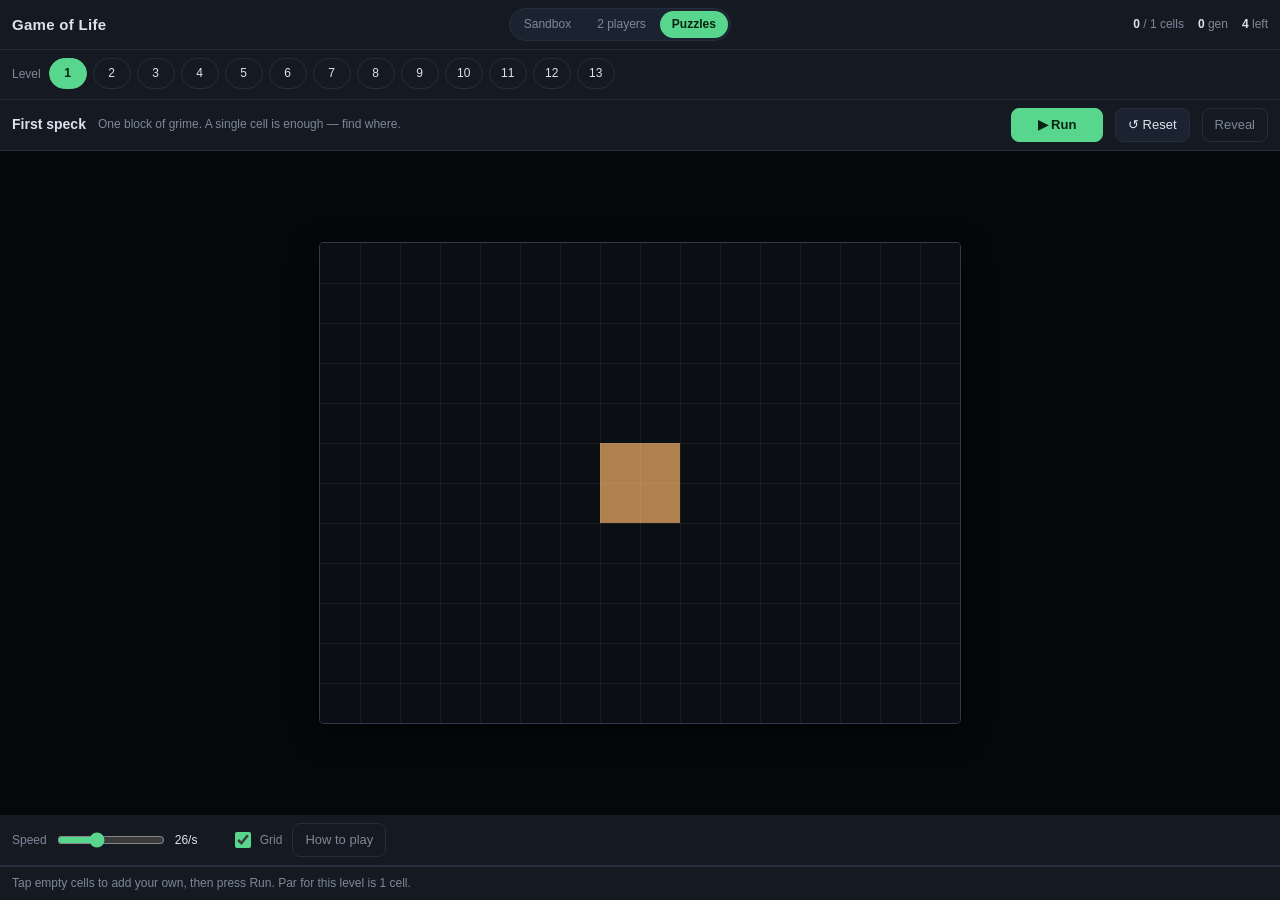
==== game-of-life-puzzles.html @ 08b05196 "Add a puzzle mode with solver-verified levels Thirteen boards covered in dirt. Add as few cells of y" ====
<!DOCTYPE html>
<html lang="en">
<head>
<meta charset="utf-8">
<meta name="viewport" content="width=device-width, initial-scale=1, maximum-scale=1, user-scalable=no, viewport-fit=cover">
<meta name="color-scheme" content="dark">
<title>Game of Life — puzzles</title>
<meta name="theme-color" content="#141922">
<meta name="apple-mobile-web-app-capable" content="yes">
<meta name="apple-mobile-web-app-status-bar-style" content="black-translucent">
<meta name="apple-mobile-web-app-title" content="Life puzzles">
<link rel="icon" href="data:image/svg+xml,%3Csvg xmlns='http://www.w3.org/2000/svg' viewBox='0 0 5 5'%3E%3Crect width='5' height='5' fill='%230b0e13'/%3E%3Cg fill='%2358d68d'%3E%3Crect x='2' y='1' width='1' height='1'/%3E%3Crect x='3' y='2' width='1' height='1'/%3E%3Crect x='1' y='3' width='1' height='1'/%3E%3Crect x='2' y='3' width='1' height='1'/%3E%3Crect x='3' y='3' width='1' height='1'/%3E%3C/g%3E%3C/svg%3E">
<style>
:root {
  --bg: #0b0e13;
  --panel: #141922;
  --panel-2: #1c2330;
  --line: #262e3d;
  --text: #dbe3ef;
  --dim: #7d8899;
  --accent: #58d68d;
  --accent-ink: #06240f;
}

* { box-sizing: border-box; }

html, body {
  margin: 0;
  height: 100%;
  overflow: hidden;
  background: var(--bg);
  color: var(--text);
  font: 14px/1.4 ui-sans-serif, -apple-system, "Segoe UI", Roboto, Helvetica, Arial, sans-serif;
  -webkit-text-size-adjust: 100%;
  -webkit-tap-highlight-color: transparent;
  overscroll-behavior: none;
}

#app {
  display: flex;
  flex-direction: column;
  height: 100%;
  padding: env(safe-area-inset-top) env(safe-area-inset-right) env(safe-area-inset-bottom) env(safe-area-inset-left);
}

.bar {
  display: flex;
  align-items: center;
  gap: 10px;
  padding: 8px 12px;
  background: var(--panel);
  border-bottom: 1px solid var(--line);
  flex: 0 0 auto;
  flex-wrap: wrap;
}

header.bar { justify-content: space-between; }

h1 {
  margin: 0;
  font-size: 15px;
  font-weight: 650;
  letter-spacing: .02em;
}

.stats {
  display: flex;
  gap: 14px;
  font-variant-numeric: tabular-nums;
  color: var(--dim);
  font-size: 12px;
}
.stats b { color: var(--text); font-weight: 600; }
.dim { color: var(--dim); }

.group { display: flex; gap: 6px; }

button {
  font: inherit;
  font-size: 13px;
  color: var(--text);
  background: var(--panel-2);
  border: 1px solid var(--line);
  border-radius: 8px;
  padding: 7px 12px;
  cursor: pointer;
  touch-action: manipulation;
  white-space: nowrap;
}
button:hover { border-color: #3a465c; }
button:active { transform: translateY(1px); }
button.primary {
  background: var(--accent);
  border-color: var(--accent);
  color: var(--accent-ink);
  font-weight: 600;
  min-width: 92px;
}

.slider {
  display: flex;
  align-items: center;
  gap: 8px;
  font-size: 12px;
  color: var(--dim);
}
.slider input { width: 108px; accent-color: var(--accent); }
.slider output {
  color: var(--text);
  font-variant-numeric: tabular-nums;
  min-width: 46px;
}

.check {
  display: flex;
  align-items: center;
  gap: 6px;
  font-size: 12px;
  color: var(--dim);
  cursor: pointer;
}
.check input { accent-color: var(--accent); width: 16px; height: 16px; }

.presets { gap: 8px; flex-wrap: nowrap; }
.presets-label {
  font-size: 12px;
  color: var(--dim);
  flex: 0 0 auto;
}
.chips {
  display: flex;
  gap: 6px;
  overflow-x: auto;
  scrollbar-width: none;
  padding-bottom: 2px;
}
.chips::-webkit-scrollbar { display: none; }
.chip {
  flex: 0 0 auto;
  font-size: 12px;
  padding: 6px 11px;
  border-radius: 999px;
  background: transparent;
}
.chip.active {
  background: var(--accent);
  border-color: var(--accent);
  color: var(--accent-ink);
  font-weight: 600;
}

#stage {
  flex: 1 1 auto;
  min-height: 0;
  display: flex;
  align-items: center;
  justify-content: center;
  background: #05070a;
  overflow: hidden;
}

canvas {
  display: block;
  touch-action: none;
  cursor: crosshair;
  image-rendering: pixelated;
}

.hint {
  font-size: 12px;
  color: var(--dim);
  justify-content: space-between;
  border-bottom: none;
  border-top: 1px solid var(--line);
}
.hint .keys { font-size: 11px; }

@media (max-width: 720px) {
  .stats span:nth-child(4) { display: none; }
  .slider input { width: 84px; }
  .hint .keys { display: none; }
  button { padding: 8px 12px; }
}

/* ---------------------------------------------------------------- mode switch */
.modes {
  display: flex;
  gap: 2px;
  padding: 2px;
  background: var(--panel-2);
  border: 1px solid var(--line);
  border-radius: 999px;
  flex: 0 0 auto;
}
.mode {
  font-size: 12px;
  padding: 5px 12px;
  border-radius: 999px;
  color: var(--dim);
  text-decoration: none;
  white-space: nowrap;
}
.mode:hover { color: var(--text); }
.mode.active {
  background: var(--accent);
  color: var(--accent-ink);
  font-weight: 600;
}

/* ----------------------------------------------------------------- scoreboard */
.scoreboard {
  display: flex;
  gap: 8px;
  flex-wrap: wrap;
}
.side {
  display: flex;
  align-items: center;
  gap: 7px;
  padding: 4px 10px;
  border: 1px solid var(--line);
  border-radius: 8px;
  font-size: 12px;
  color: var(--dim);
  font-variant-numeric: tabular-nums;
  transition: border-color .15s, background .15s;
}
.side b { color: var(--text); font-weight: 600; }
.side .who { color: var(--text); font-weight: 600; }
.side .swatch {
  width: 10px; height: 10px;
  border-radius: 3px;
  flex: 0 0 auto;
}
#side-1 .swatch { background: #4d9ef0; }
#side-2 .swatch { background: #f0953d; }
#side-1.acting { border-color: #4d9ef0; background: rgba(77, 158, 240, .12); }
#side-2.acting { border-color: #f0953d; background: rgba(240, 149, 61, .12); }

/* ------------------------------------------------------------------- turn bar */
.turnbar { gap: 12px; }
.turn-label { font-size: 14px; font-weight: 600; }
.turn-sub { font-size: 12px; }
.spacer { flex: 1 1 auto; }
button:disabled { opacity: .45; cursor: default; }
button.ghost { background: transparent; color: var(--dim); }
.chip .cost {
  color: var(--dim);
  font-variant-numeric: tabular-nums;
  margin-left: 2px;
}
.chip.active .cost { color: inherit; opacity: .7; }
.presets.disabled { opacity: .4; pointer-events: none; }

/* -------------------------------------------------------------------- overlay */
#stage { position: relative; }
.overlay {
  position: fixed;
  inset: 0;
  display: flex;
  align-items: center;
  justify-content: center;
  background: rgba(5, 7, 10, .78);
  padding: 20px;
  z-index: 10;
}
.overlay.hidden { display: none; }
.card {
  background: var(--panel);
  border: 1px solid var(--line);
  border-radius: 14px;
  padding: 22px;
  max-width: 380px;
  text-align: center;
}
.card.wide { max-width: 560px; text-align: left; max-height: 80vh; overflow-y: auto; }
.card h2 { margin: 0 0 10px; font-size: 19px; }
.card p { margin: 0 0 18px; color: var(--dim); font-size: 13px; }
.card ul { margin: 0 0 18px; padding-left: 18px; color: var(--dim); font-size: 13px; }
.card li { margin-bottom: 9px; }
.card li b { color: var(--text); font-weight: 600; }

@media (max-width: 720px) {
  header.bar h1 { display: none; }
  .bar { padding: 6px 10px; gap: 8px; }
  .scoreboard { gap: 6px; }
  .side { padding: 4px 8px; gap: 5px; }
  .side .who { display: none; }
  /* keep the label, Done and Restart on one row; the round line drops below */
  .turnbar .spacer { display: none; }
  .turn-label {
    font-size: 13px;
    flex: 1 1 0;          /* zero basis, so the buttons never get wrapped off the row */
    min-width: 0;
    overflow: hidden;
    text-overflow: ellipsis;
    white-space: nowrap;
  }
  .turn-sub { width: 100%; order: 3; }
  /* one scrollable row rather than two stacked ones */
  .controls {
    flex-wrap: nowrap;
    overflow-x: auto;
    scrollbar-width: none;
  }
  .controls::-webkit-scrollbar { display: none; }
  .controls > * { flex: 0 0 auto; }
}

/* --------------------------------------------------------------------- puzzle */
.levels { gap: 8px; flex-wrap: nowrap; }
.levels .chip { min-width: 38px; text-align: center; }
.stats .over b { color: #f0953d; }
.card-actions {
  display: flex;
  gap: 8px;
  justify-content: center;
}
/* the arena is bounded, unlike the other modes — the frame says so */
#stage canvas {
  border-radius: 4px;
  box-shadow: 0 0 0 1px #2f3949, 0 8px 30px rgba(0, 0, 0, .45);
}
</style>
</head>
<body>
<div id="app">
  <header class="bar">
    <h1>Game of Life</h1>
    <nav class="modes">
      <a href="https://pmomot.github.io/game-of-life/index.html" class="mode">Sandbox</a>
      <a href="https://pmomot.github.io/game-of-life/versus.html" class="mode">2 players</a>
      <a href="https://pmomot.github.io/game-of-life/puzzle.html" class="mode active" aria-current="page">Puzzles</a>
    </nav>
    <div class="stats">
      <span><b id="stat-used">0</b> / <span id="stat-par">1</span> cells</span>
      <span><b id="stat-gen">0</b> gen</span>
      <span><b id="stat-dirt">0</b> left</span>
    </div>
  </header>

  <div class="bar levels">
    <span class="presets-label">Level</span>
    <div id="level-chips" class="chips"></div>
  </div>

  <div class="bar turnbar">
    <span class="turn-label" id="level-title">First speck</span>
    <span class="turn-sub dim" id="level-blurb"></span>
    <span class="spacer"></span>
    <button id="btn-run" class="primary">▶ Run</button>
    <button id="btn-reset">↺ Reset</button>
    <button id="btn-reveal" class="ghost">Reveal</button>
  </div>

  <main id="stage">
    <canvas id="view"></canvas>
    <div id="result" class="overlay hidden">
      <div class="card">
        <h2 id="result-title">Clear</h2>
        <p id="result-body"></p>
        <div class="card-actions">
          <button id="btn-retry">Try again</button>
          <button id="btn-next" class="primary">Next level ▸</button>
        </div>
      </div>
    </div>
  </main>

  <div class="bar controls">
    <label class="slider">
      <span>Speed</span>
      <input id="speed" type="range" min="8" max="60" value="26">
      <output id="speed-out">26/s</output>
    </label>
    <label class="check"><input id="gridlines" type="checkbox" checked><span>Grid</span></label>
    <button id="btn-help" class="ghost">How to play</button>
  </div>

  <footer class="bar hint">
    <span id="hint">Tap empty cells to add your own, then press Run. Clear every cell off the board.</span>
  </footer>

  <div id="help" class="overlay hidden">
    <div class="card wide">
      <h2>How to play</h2>
      <ul>
        <li><b>The board is dirty.</b> Add as few cells of your own as you can, press Run, and let ordinary Life rules do the rest. You win when <i>nothing</i> is left alive — your own cells have to die too.</li>
        <li><b>Par is the proven minimum.</b> A solver searched every placement of one cell, then two, then three, and simulated each one. If a level says par 1, a single cell really does clear it.</li>
        <li><b>Rock</b> is inert: nothing can live there and you cannot build on it. It blocks and it absorbs.</li>
        <li><b>These boards do not wrap</b>, unlike the other two modes. Cells that reach an edge fall off, which is often exactly what you want.</li>
        <li><b>It fails</b> when the board settles into something that will never die — a still life or a blinker — or when it is still going after 400 generations.</li>
        <li>Stuck? <b>Reveal</b> shows a solution, but the level will be marked as revealed rather than solved.</li>
      </ul>
      <button id="btn-help-close" class="primary">Got it</button>
    </div>
  </div>
</div>
<script>
/* levels.js */
/* Puzzle levels. Generated by tools/emit.js — do not edit by hand.

   Every par is a proven minimum: tools/solve.js searches all placements of k
   cells near the dirt, smallest k first, and simulates each to see whether the
   board empties. "solutions" is how many placements at par work, which is the
   honest measure of how tight a level is. The stored solution is one of them,
   used by the Reveal button.

   Map legend: '.' empty, 'o' dirt, '#' rock. */
window.LIFE_LEVELS = [
  {
    "key": "first-speck",
    "title": "First speck",
    "blurb": "One block of grime. A single cell is enough — find where.",
    "map": "................\n................\n................\n................\n................\n.......oo.......\n.......oo.......\n................\n................\n................\n................\n................",
    "par": 1,
    "solutions": 16,
    "gens": 5,
    "solution": [
      [
        6,
        3
      ]
    ]
  },
  {
    "key": "loose-change",
    "title": "Loose change",
    "blurb": "Three lumps, and still only one cell needed.",
    "map": "................\n................\n................\n...ooo....o.....\n..........o.....\n..........o.....\n.....oo.........\n....o..o........\n.....oo.........\n................\n................\n................",
    "par": 1,
    "solutions": 25,
    "gens": 22,
    "solution": [
      [
        5,
        1
      ]
    ]
  },
  {
    "key": "bedrock",
    "title": "Bedrock",
    "blurb": "Rock is inert: nothing lives there and you cannot build on it.",
    "map": "................\n................\n...ooo..........\n............o...\n.........o..o...\n....ooo..o..o...\n.........o......\n................\n................\n..##########....\n................\n................",
    "par": 1,
    "solutions": 22,
    "gens": 42,
    "solution": [
      [
        3,
        0
      ]
    ]
  },
  {
    "key": "odd-pair",
    "title": "Odd pair",
    "blurb": "This one wants two.",
    "map": "................\n................\n................\n...o............\n..o.o.......o...\n...o........o...\n............o...\n................\n................\n................\n................\n................",
    "par": 2,
    "solutions": 7,
    "gens": 34,
    "solution": [
      [
        4,
        1
      ],
      [
        2,
        2
      ]
    ]
  },
  {
    "key": "quarry",
    "title": "Quarry",
    "blurb": "Plenty of dirt, plenty of rock, two cells.",
    "map": "................\n..o.............\n.o.o..#.....oo..\n..o...#oo...oo..\n......o..o......\n......#oo.......\n......#.....o...\n......#.....o...\n............o...\n................\n................\n................",
    "par": 2,
    "solutions": 10,
    "gens": 14,
    "solution": [
      [
        10,
        1
      ],
      [
        2,
        2
      ]
    ]
  },
  {
    "key": "long-wall",
    "title": "Long wall",
    "blurb": "Five lumps split by a wall.",
    "map": "................\n.............o..\n..o.....o....o..\n.o.o....o#...o..\n..o.....o#......\n.........#......\n.........#..o...\n....oo...#..o...\n....o.o..#..o...\n.....o...#......\n.........#......\n................",
    "par": 2,
    "solutions": 13,
    "gens": 47,
    "solution": [
      [
        11,
        2
      ],
      [
        2,
        6
      ]
    ]
  },
  {
    "key": "bullseye",
    "title": "Bullseye",
    "blurb": "Two lumps, one cell, one place it can go.",
    "map": "................\n................\n................\n................\n................\n..o.............\n.o.o....ooo.....\n..o.............\n................\n................\n................\n................",
    "par": 1,
    "solutions": 1,
    "gens": 49,
    "solution": [
      [
        2,
        6
      ]
    ]
  },
  {
    "key": "hairline",
    "title": "Hairline",
    "blurb": "Eight cells of dirt and exactly one answer.",
    "map": "................\n....oo..........\n....o.o.........\n.....o..........\n................\n................\n.ooo............\n................\n................\n................\n................\n................",
    "par": 1,
    "solutions": 1,
    "gens": 26,
    "solution": [
      [
        3,
        4
      ]
    ]
  },
  {
    "key": "split",
    "title": "Split",
    "blurb": "The wall separates them. One cell still does both.",
    "map": "................\n.........#......\n.........#......\n.........#......\n.....oo..#......\n.....o.o........\n......o.........\n................\n................\n........ooo.....\n................\n................",
    "par": 1,
    "solutions": 1,
    "gens": 15,
    "solution": [
      [
        8,
        7
      ]
    ]
  },
  {
    "key": "housekeeping",
    "title": "Housekeeping",
    "blurb": "Five lumps, eighteen cells of dirt, one cell of yours.",
    "map": "................\n.oo.............\n.oo........o....\n..........o.o...\n...........o....\n.....o..........\n.....o..........\n.oo..o..........\n.oo.......ooo...\n................\n................\n................",
    "par": 1,
    "solutions": 1,
    "gens": 71,
    "solution": [
      [
        7,
        7
      ]
    ]
  },
  {
    "key": "slow-burn",
    "title": "Slow burn",
    "blurb": "One cell, and well over a hundred generations of fallout.",
    "map": "................\n...ooo...oo.....\n.........oo#....\n...........#....\n...........#....\n...........#....\n................\n..........o.....\n.....oo...o.....\n.....oo...o.....\n................\n................",
    "par": 1,
    "solutions": 1,
    "gens": 137,
    "solution": [
      [
        9,
        8
      ]
    ]
  },
  {
    "key": "through-wall",
    "title": "Through the wall",
    "blurb": "Two cells. Only one pair in the whole board works.",
    "map": "................\n................\n.......o........\n.......o........\n.......o........\n.##########.....\n................\n.....o..........\n....o.o.........\n.....o..........\n................\n................",
    "par": 2,
    "solutions": 1,
    "gens": 64,
    "solution": [
      [
        6,
        6
      ],
      [
        6,
        7
      ]
    ]
  },
  {
    "key": "two-of-a-kind",
    "title": "Two of a kind",
    "blurb": "Symmetrical, and no kinder for it.",
    "map": "................\n........#.......\n.....o..#.o.....\n....o.o.#.o.....\n.....o..#.o.....\n........#.......\n........#.......\n........#.......\n................\n................\n................\n................",
    "par": 2,
    "solutions": 1,
    "gens": 84,
    "solution": [
      [
        5,
        3
      ],
      [
        9,
        3
      ]
    ]
  }
];
/* puzzle.js */
/* Puzzle mode: clear every cell off a dirty board using as few new cells as
   possible. Unlike the other two modes these boards are bounded — a torus
   would make an escaping glider immortal, so the board could never empty.
   Levels and their pars come from levels.js, generated by the solver. */
(() => {
'use strict';

const LEVELS = window.LIFE_LEVELS;
const BUDGET = 400;              // generations before an attempt is given up on
const STORE = 'gol-puzzle-best';

/* -------------------------------------------------------------------- colors */
const PALETTE = {
  dead: '#0b0e13',
  rock: '#333c4f',
  mine: { fresh: '#eafff2', base: '#58d68d' },
  dirt: { fresh: '#f0dcc4', base: '#b0814e' },
};
const SETTLE = 12;

const hex = h => { const n = parseInt(h.slice(1), 16); return [n >> 16 & 255, n >> 8 & 255, n & 255]; };
const pack = ([r, g, b]) => (255 << 24 | b << 16 | g << 8 | r) >>> 0;
const mix = (a, b, t) => a.map((v, i) => Math.round(v + (b[i] - v) * t));
const DEAD_U32 = pack(hex(PALETTE.dead));
const ROCK_U32 = pack(hex(PALETTE.rock));
const LUT = (() => {
  const lut = new Uint32Array(512);
  [PALETTE.mine, PALETTE.dirt].forEach((side, s) => {
    const f = hex(side.fresh), b = hex(side.base);
    for (let i = 0; i < 256; i++) lut[s * 256 + i] = pack(mix(f, b, Math.min(i, SETTLE) / SETTLE));
  });
  return lut;
})();

/* ----------------------------------------------------------------------- dom */
const $ = id => document.getElementById(id);
const stage = $('stage'), canvas = $('view'), ctx = canvas.getContext('2d', { alpha: false });
const elHint = $('hint'), elRun = $('btn-run');

/* --------------------------------------------------------------------- state */
let level = null, levelIndex = 0;
let cols = 0, rows = 0, cellPx = 10, dpr = 1;
let own, nown, ages, rock, prev1, prev2;
let phase = 'edit';              // 'edit' | 'run' | 'done'
let used = 0, generation = 0, population = 0, revealed = false;
let dirty = true, showGrid = true, speed = 26;
const off = document.createElement('canvas');
const offCtx = off.getContext('2d', { alpha: false });
let imgData = null, buf32 = null;

const best = (() => { try { return JSON.parse(localStorage.getItem(STORE)) || {}; } catch { return {}; } })();
const saveBest = () => { try { localStorage.setItem(STORE, JSON.stringify(best)); } catch { /* private mode */ } };

/* --------------------------------------------------------------------- setup */
function loadLevel(i) {
  levelIndex = i;
  level = LEVELS[i];
  const lines = level.map.split('\n');
  rows = lines.length;
  cols = Math.max(...lines.map(l => l.length));
  const n = cols * rows;
  own = new Uint8Array(n); nown = new Uint8Array(n); ages = new Uint8Array(n);
  rock = new Uint8Array(n); prev1 = new Uint8Array(n); prev2 = new Uint8Array(n);
  for (let y = 0; y < rows; y++)
    for (let x = 0; x < lines[y].length; x++) {
      const c = lines[y][x], i2 = y * cols + x;
      if (c === 'o' || c === 'O') { own[i2] = 2; ages[i2] = 255; }
      else if (c === '#') rock[i2] = 1;
    }
  off.width = cols; off.height = rows;
  imgData = offCtx.createImageData(cols, rows);
  buf32 = new Uint32Array(imgData.data.buffer);

  phase = 'edit'; used = 0; generation = 0; revealed = false;
  countPopulation();
  $('result').classList.add('hidden');
  buildChips();
  layout();
  syncUI();
}

function resetLevel() { loadLevel(levelIndex); }

function layout() {
  const availW = Math.max(80, stage.clientWidth - 16), availH = Math.max(80, stage.clientHeight - 16);
  dpr = Math.min(window.devicePixelRatio || 1, 2);
  cellPx = Math.min(40, Math.max(4, Math.floor(Math.min(availW / cols, availH / rows))));
  canvas.style.width = cols * cellPx + 'px';
  canvas.style.height = rows * cellPx + 'px';
  canvas.width = Math.round(cols * cellPx * dpr);
  canvas.height = Math.round(rows * cellPx * dpr);
  ctx.imageSmoothingEnabled = false;
  dirty = true;
}

/* ---------------------------------------------------------------- simulation */
/* Bounded board: out of bounds counts as dead. Rock counts as dead too, and
   nothing is ever born on it. Colour follows the Immigration rule purely so
   you can watch your cells spread through the dirt. */
function step() {
  const w = cols, h = rows, o = own, no = nown;
  let pop = 0;
  for (let y = 0; y < h; y++) {
    const y0 = y > 0, y1 = y < h - 1;
    for (let x = 0; x < w; x++) {
      const i = y * w + x;
      if (rock[i]) { no[i] = 0; ages[i] = 0; continue; }
      const x0 = x > 0, x1 = x < w - 1;
      let n = 0, mine = 0;
      const tally = j => { const v = o[j]; if (v) { n++; if (v === 1) mine++; } };
      if (y0) { if (x0) tally(i - w - 1); tally(i - w); if (x1) tally(i - w + 1); }
      if (x0) tally(i - 1); if (x1) tally(i + 1);
      if (y1) { if (x0) tally(i + w - 1); tally(i + w); if (x1) tally(i + w + 1); }

      const self = o[i];
      let v = 0;
      if (self) { if (n === 2 || n === 3) v = self; }
      else if (n === 3) v = mine >= 2 ? 1 : 2;
      no[i] = v;
      ages[i] = v && v === self ? (ages[i] < 255 ? ages[i] + 1 : 255) : 0;
      if (v) pop++;
    }
  }
  const t = own; own = nown; nown = t;
  population = pop;
  generation++;
  dirty = true;
}

function countPopulation() {
  let p = 0;
  for (let i = 0, n = cols * rows; i < n; i++) if (own[i]) p++;
  population = p;
}

const settled = () => {
  const n = cols * rows;
  let s1 = true, s2 = true;
  for (let i = 0; i < n; i++) {
    if (own[i] !== prev1[i]) s1 = false;
    if (own[i] !== prev2[i]) s2 = false;
    if (!s1 && !s2) return false;
  }
  return true;
};

/* ------------------------------------------------------------------- drawing */
function render() {
  const n = cols * rows;
  for (let i = 0; i < n; i++) {
    const v = own[i];
    buf32[i] = v ? LUT[(v - 1) * 256 + ages[i]] : (rock[i] ? ROCK_U32 : DEAD_U32);
  }
  offCtx.putImageData(imgData, 0, 0);
  ctx.drawImage(off, 0, 0, cols, rows, 0, 0, canvas.width, canvas.height);
  const px = canvas.width / cols;
  if (showGrid && px / dpr >= 6) {
    ctx.strokeStyle = 'rgba(255,255,255,0.06)';
    ctx.lineWidth = 1;
    ctx.beginPath();
    for (let x = 1; x < cols; x++) { const gx = Math.round(x * px) + 0.5; ctx.moveTo(gx, 0); ctx.lineTo(gx, canvas.height); }
    const py = canvas.height / rows;
    for (let y = 1; y < rows; y++) { const gy = Math.round(y * py) + 0.5; ctx.moveTo(0, gy); ctx.lineTo(canvas.width, gy); }
    ctx.stroke();
  }
}

/* --------------------------------------------------------------------- input */
function cellAt(ev) {
  const r = canvas.getBoundingClientRect();
  const x = Math.floor((ev.clientX - r.left) / (r.width / cols));
  const y = Math.floor((ev.clientY - r.top) / (r.height / rows));
  return [x, y];
}

canvas.addEventListener('pointerdown', ev => {
  if (phase !== 'edit') return;
  ev.preventDefault();
  const [x, y] = cellAt(ev);
  if (x < 0 || y < 0 || x >= cols || y >= rows) return;
  const i = y * cols + x;
  if (rock[i]) { flash('Nothing can live on rock.'); return; }
  if (own[i] === 2) { flash('That is dirt — you cannot remove it by hand.'); return; }
  if (own[i] === 1) { own[i] = 0; used--; population--; }
  else { own[i] = 1; ages[i] = 0; used++; population++; }
  dirty = true;
  syncUI();
});
canvas.addEventListener('contextmenu', ev => ev.preventDefault());

/* ------------------------------------------------------------------- flow */
function startRun() {
  if (used === 0) { flash('Add at least one cell first.'); return; }
  phase = 'run';
  generation = 0;
  prev1.set(own); prev2.set(own);
  acc = 0; last = performance.now();
  syncUI();
}

function stopRun() { phase = 'edit'; syncUI(); }

function finish(won, reason) {
  phase = 'done';
  const key = level.key;
  if (won && !revealed && (best[key] === undefined || used < best[key])) { best[key] = used; saveBest(); }
  $('result-title').textContent = won
    ? (revealed ? 'Revealed' : used === level.par ? 'Par!' : 'Cleared')
    : 'Not clear';
  $('result-body').textContent = won
    ? (revealed
        ? `Cleared with the revealed solution in ${used} cell${used === 1 ? '' : 's'}, ${generation} generations. Reset and try it yourself to record a score.`
        : `${used} cell${used === 1 ? '' : 's'}, ${generation} generations. Par is ${level.par}.` +
          (used === level.par ? ' Nothing was wasted.' : ` ${used - level.par} more than needed.`))
    : reason;
  $('btn-next').disabled = levelIndex >= LEVELS.length - 1;
  $('result').classList.remove('hidden');
  buildChips();
  syncUI();
}

function reveal() {
  resetLevel();
  revealed = true;
  for (const [x, y] of level.solution) { const i = y * cols + x; if (!own[i]) { own[i] = 1; ages[i] = 0; used++; population++; } }
  dirty = true;
  flash(`A solution at par ${level.par}. Press Run to watch it.`);
  syncUI();
}

/* ------------------------------------------------------------------- chrome */
function buildChips() {
  const box = $('level-chips');
  box.innerHTML = '';
  LEVELS.forEach((l, i) => {
    const b = document.createElement('button');
    b.className = 'chip' + (i === levelIndex ? ' active' : '');
    const score = best[l.key];
    const mark = score === undefined ? '' : score === l.par ? ' ★' : ' ✓';
    b.innerHTML = `${i + 1}${mark}`;
    b.title = l.title;
    b.onclick = () => loadLevel(i);
    box.appendChild(b);
  });
}

let flashTimer = 0;
function flash(msg) {
  elHint.textContent = msg;
  clearTimeout(flashTimer);
  flashTimer = setTimeout(restoreHint, 2800);
}
function restoreHint() {
  if (phase === 'run') elHint.textContent = 'Running — every cell has to go, including yours.';
  else if (phase === 'done') elHint.textContent = 'Reset to try again, or pick another level.';
  else elHint.textContent = `Tap empty cells to add your own, then press Run. Par for this level is ${level.par} cell${level.par === 1 ? '' : 's'}.`;
}

function syncUI() {
  $('stat-used').textContent = used;
  $('stat-par').textContent = level.par;
  $('stat-gen').textContent = generation;
  $('stat-dirt').textContent = population;
  $('level-title').textContent = level.title;
  $('level-blurb').textContent = level.blurb;
  elRun.textContent = phase === 'run' ? '⏸ Stop' : '▶ Run';
  elRun.disabled = phase === 'done';
  $('btn-reveal').disabled = phase === 'run';
  $('stat-used').parentElement.classList.toggle('over', used > level.par);
  restoreHint();
}

elRun.onclick = () => (phase === 'run' ? stopRun() : startRun());
$('btn-reset').onclick = resetLevel;
$('btn-reveal').onclick = reveal;
$('btn-retry').onclick = resetLevel;
$('btn-next').onclick = () => loadLevel(Math.min(LEVELS.length - 1, levelIndex + 1));
$('btn-help').onclick = () => $('help').classList.remove('hidden');
$('btn-help-close').onclick = () => $('help').classList.add('hidden');
$('help').addEventListener('click', ev => { if (ev.target.id === 'help') $('help').classList.add('hidden'); });

const elSpeed = $('speed'), elSpeedOut = $('speed-out');
elSpeed.oninput = () => { speed = +elSpeed.value; elSpeedOut.textContent = speed + '/s'; };
$('gridlines').onchange = e => { showGrid = e.target.checked; dirty = true; };

window.addEventListener('keydown', ev => {
  if (ev.target.tagName === 'INPUT') return;
  const k = ev.key.toLowerCase();
  if (k === ' ' || k === 'enter') { ev.preventDefault(); if (phase !== 'done') elRun.click(); }
  else if (k === 'r') resetLevel();
  else if (k === 'escape') { $('help').classList.add('hidden'); $('result').classList.add('hidden'); }
  else if (k === 'n' && phase === 'done') $('btn-next').click();
});

/* ---------------------------------------------------------------------- loop */
let acc = 0, last = performance.now();
function frame(now) {
  const dt = Math.min(now - last, 250);
  last = now;
  if (phase === 'run') {
    acc += dt;
    const interval = 1000 / speed;
    let budget = 6;
    while (acc >= interval && phase === 'run' && budget-- > 0) {
      prev2.set(prev1); prev1.set(own);
      step();
      acc -= interval;
      if (population === 0) { finish(true); break; }
      if (settled()) { finish(false, `The board settled after ${generation} generations and will never die on its own. Reset and try a different placement.`); break; }
      if (generation >= BUDGET) { finish(false, `Still going after ${BUDGET} generations. Reset and try a different placement.`); break; }
    }
    if (acc > interval * 6) acc = 0;
    syncUI();
  }
  if (dirty) { render(); dirty = false; }
  requestAnimationFrame(frame);
}

/* --------------------------------------------------------------------- start */
let resizeTimer = 0;
const onResize = () => { clearTimeout(resizeTimer); resizeTimer = setTimeout(layout, 80); };
if (window.ResizeObserver) new ResizeObserver(onResize).observe(stage);
window.addEventListener('resize', onResize);
window.addEventListener('orientationchange', onResize);

elSpeedOut.textContent = speed + '/s';
loadLevel(0);
requestAnimationFrame(frame);
})();
</script>

</body>
</html>
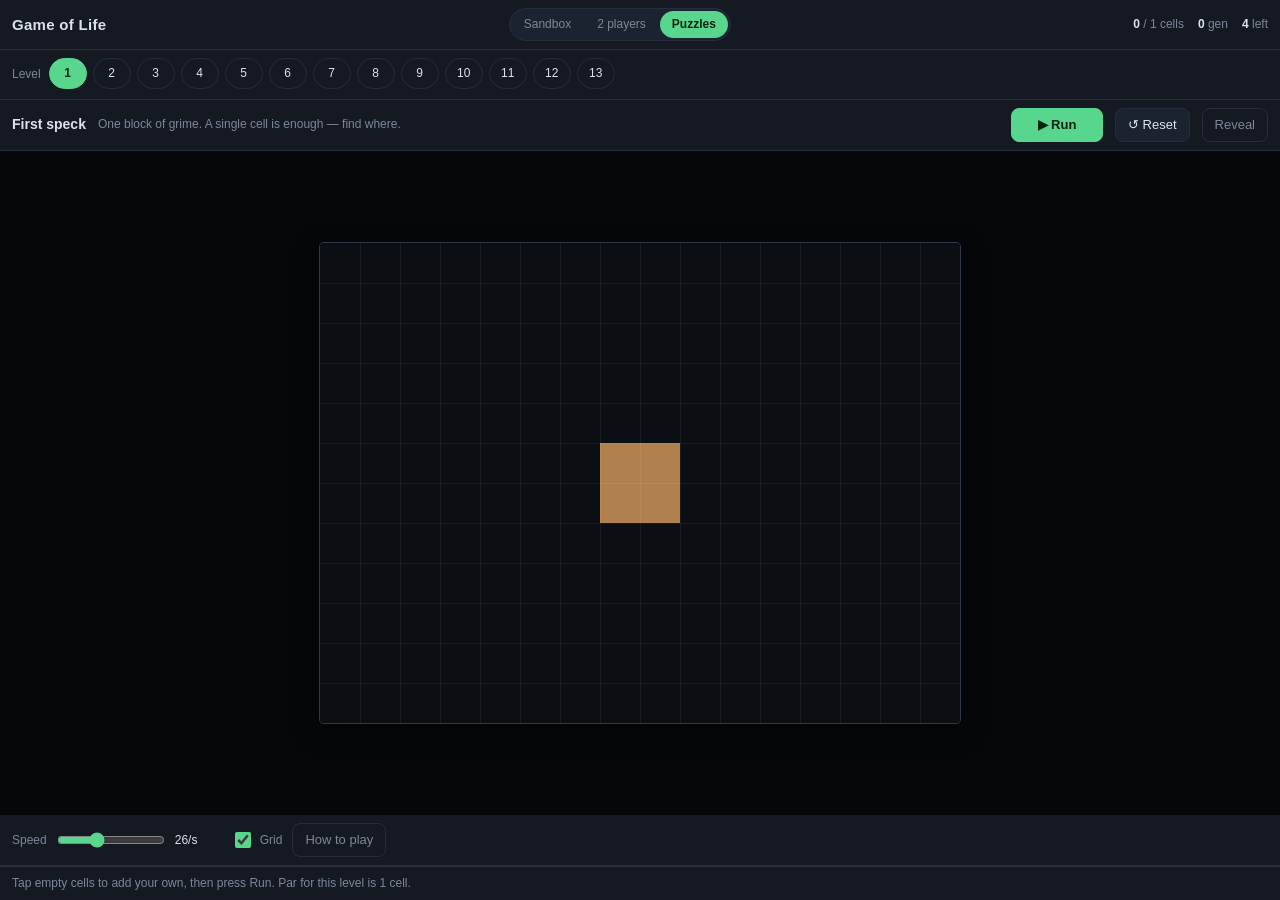
==== commit af9ac2cd: "Stop result cards from trapping the rest of the UI The win and match-over cards were full-viewport o" ====
--- a/game-of-life-puzzles.html
+++ b/game-of-life-puzzles.html
@@ -265,6 +265,9 @@
   z-index: 10;
 }
 .overlay.hidden { display: none; }
+/* Result cards cover only the board, so the header, the mode switcher and the
+   level chips stay reachable while one is up. Help panels stay properly modal. */
+.overlay.inline { position: absolute; }
 .card {
   background: var(--panel);
   border: 1px solid var(--line);
@@ -355,7 +358,7 @@
 
   <main id="stage">
     <canvas id="view"></canvas>
-    <div id="result" class="overlay hidden">
+    <div id="result" class="overlay inline hidden">
       <div class="card">
         <h2 id="result-title">Clear</h2>
         <p id="result-body"></p>
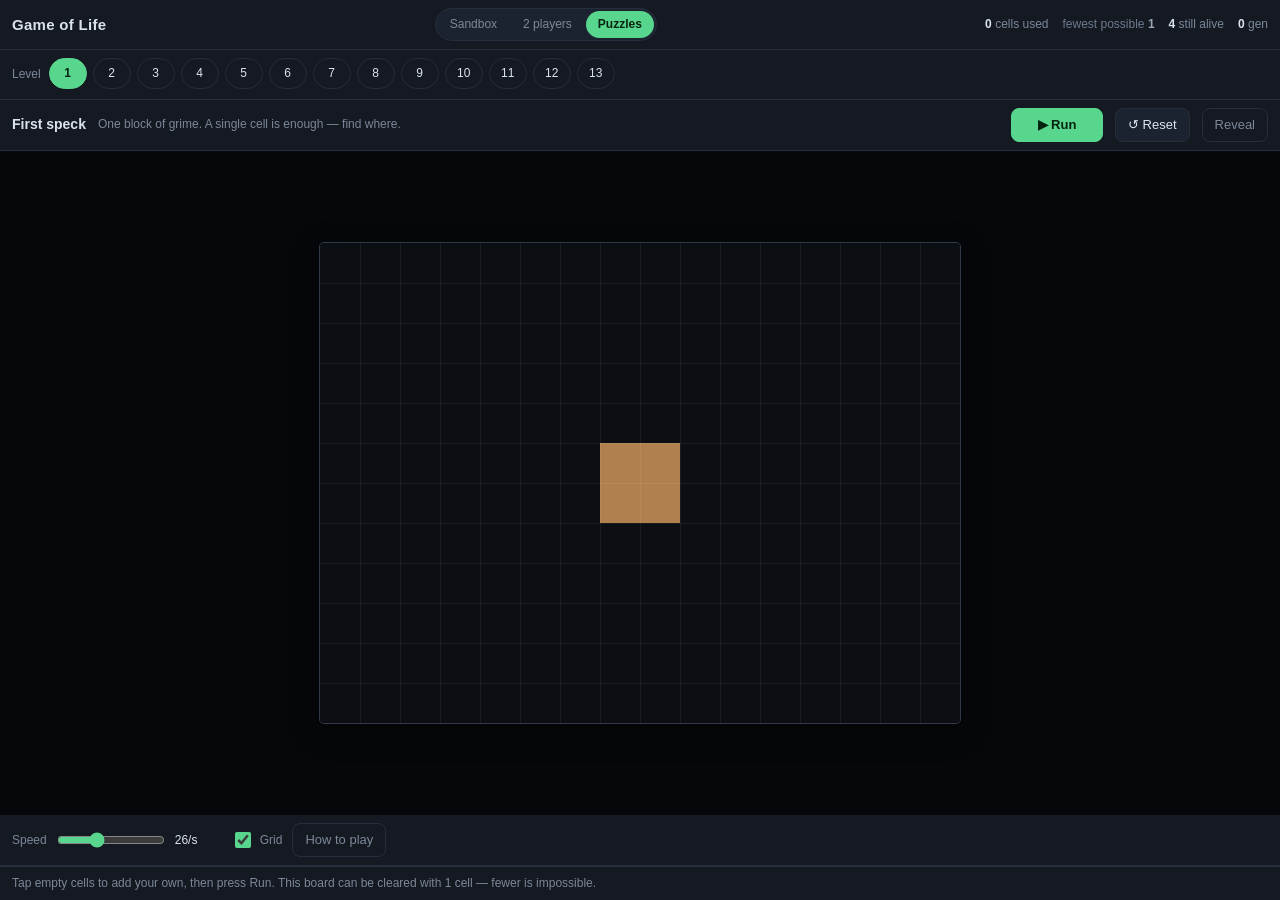
==== commit 0d020fd5: "Say "fewest possible" instead of "par" Par is golf jargon, and the puzzle UI leaned on it to carry t" ====
--- a/game-of-life-puzzles.html
+++ b/game-of-life-puzzles.html
@@ -314,6 +314,8 @@
 .levels { gap: 8px; flex-wrap: nowrap; }
 .levels .chip { min-width: 38px; text-align: center; }
 .stats .over b { color: #f0953d; }
+.stats .goal { color: #6f7a8c; }
+.stats .goal b { color: #9aa6b8; }
 .card-actions {
   display: flex;
   gap: 8px;
@@ -336,9 +338,10 @@
       <a href="https://pmomot.github.io/game-of-life/puzzle.html" class="mode active" aria-current="page">Puzzles</a>
     </nav>
     <div class="stats">
-      <span><b id="stat-used">0</b> / <span id="stat-par">1</span> cells</span>
+      <span><b id="stat-used">0</b> cells used</span>
+      <span class="goal">fewest possible <b id="stat-par">1</b></span>
+      <span><b id="stat-dirt">0</b> still alive</span>
       <span><b id="stat-gen">0</b> gen</span>
-      <span><b id="stat-dirt">0</b> left</span>
     </div>
   </header>
 
@@ -389,7 +392,8 @@
       <h2>How to play</h2>
       <ul>
         <li><b>The board is dirty.</b> Add as few cells of your own as you can, press Run, and let ordinary Life rules do the rest. You win when <i>nothing</i> is left alive — your own cells have to die too.</li>
-        <li><b>Par is the proven minimum.</b> A solver searched every placement of one cell, then two, then three, and simulated each one. If a level says par 1, a single cell really does clear it.</li>
+        <li><b>"Fewest possible" is proven, not estimated.</b> A solver searched every placement of one cell, then two, then three, and simulated each one. If a board says it can be cleared with one cell, then one cell really does clear it — and no placement of any single cell elsewhere would have worked any better.</li>
+        <li><b>The level numbers</b> show ★ when you cleared that board with the fewest possible cells, and ✓ when you cleared it with more.</li>
         <li><b>Rock</b> is inert: nothing can live there and you cannot build on it. It blocks and it absorbs.</li>
         <li><b>These boards do not wrap</b>, unlike the other two modes. Cells that reach an edge fall off, which is often exactly what you want.</li>
         <li><b>It fails</b> when the board settles into something that will never die — a still life or a blinker — or when it is still going after 400 generations.</li>
@@ -683,6 +687,7 @@
 
 /* --------------------------------------------------------------------- setup */
 function loadLevel(i) {
+  clearFlash();
   levelIndex = i;
   level = LEVELS[i];
   const lines = level.map.split('\n');
@@ -820,6 +825,7 @@
 
 /* ------------------------------------------------------------------- flow */
 function startRun() {
+  clearFlash();
   if (used === 0) { flash('Add at least one cell first.'); return; }
   phase = 'run';
   generation = 0;
@@ -831,17 +837,20 @@
 function stopRun() { phase = 'edit'; syncUI(); }
 
 function finish(won, reason) {
+  clearFlash();
   phase = 'done';
   const key = level.key;
   if (won && !revealed && (best[key] === undefined || used < best[key])) { best[key] = used; saveBest(); }
   $('result-title').textContent = won
-    ? (revealed ? 'Revealed' : used === level.par ? 'Par!' : 'Cleared')
+    ? (revealed ? 'Revealed' : used === level.par ? 'Perfect' : 'Cleared')
     : 'Not clear';
+  const cells = n => `${n} cell${n === 1 ? '' : 's'}`;
   $('result-body').textContent = won
     ? (revealed
-        ? `Cleared with the revealed solution in ${used} cell${used === 1 ? '' : 's'}, ${generation} generations. Reset and try it yourself to record a score.`
-        : `${used} cell${used === 1 ? '' : 's'}, ${generation} generations. Par is ${level.par}.` +
-          (used === level.par ? ' Nothing was wasted.' : ` ${used - level.par} more than needed.`))
+        ? `Cleared with the revealed answer — ${cells(used)}, ${generation} generations. Reset and find it yourself to record a score.`
+        : used === level.par
+          ? `Cleared with ${cells(used)} in ${generation} generations, which is the fewest this board can be cleared with. Nothing wasted.`
+          : `Cleared with ${cells(used)} in ${generation} generations. It can be done with ${cells(level.par)}.`)
     : reason;
   $('btn-next').disabled = levelIndex >= LEVELS.length - 1;
   $('result').classList.remove('hidden');
@@ -854,7 +863,7 @@
   revealed = true;
   for (const [x, y] of level.solution) { const i = y * cols + x; if (!own[i]) { own[i] = 1; ages[i] = 0; used++; population++; } }
   dirty = true;
-  flash(`A solution at par ${level.par}. Press Run to watch it.`);
+  flash(`One answer, using the fewest possible ${level.par} cell${level.par === 1 ? '' : 's'}. Press Run to watch it.`);
   syncUI();
 }
 
@@ -868,22 +877,27 @@
     const score = best[l.key];
     const mark = score === undefined ? '' : score === l.par ? ' ★' : ' ✓';
     b.innerHTML = `${i + 1}${mark}`;
-    b.title = l.title;
+    b.title = score === undefined
+      ? `${l.title} — clearable with ${l.par} cell${l.par === 1 ? '' : 's'}`
+      : `${l.title} — you cleared it with ${score} (fewest possible ${l.par})`;
     b.onclick = () => loadLevel(i);
     box.appendChild(b);
   });
 }
 
-let flashTimer = 0;
+let flashTimer = 0, flashing = false;
 function flash(msg) {
   elHint.textContent = msg;
+  flashing = true;
   clearTimeout(flashTimer);
-  flashTimer = setTimeout(restoreHint, 2800);
-}
+  flashTimer = setTimeout(() => { flashing = false; restoreHint(); }, 2800);
+}
+function clearFlash() { flashing = false; clearTimeout(flashTimer); }
 function restoreHint() {
+  if (flashing) return;              // a message is up; do not talk over it
   if (phase === 'run') elHint.textContent = 'Running — every cell has to go, including yours.';
   else if (phase === 'done') elHint.textContent = 'Reset to try again, or pick another level.';
-  else elHint.textContent = `Tap empty cells to add your own, then press Run. Par for this level is ${level.par} cell${level.par === 1 ? '' : 's'}.`;
+  else elHint.textContent = `Tap empty cells to add your own, then press Run. This board can be cleared with ${level.par} cell${level.par === 1 ? '' : 's'} — fewer is impossible.`;
 }
 
 function syncUI() {
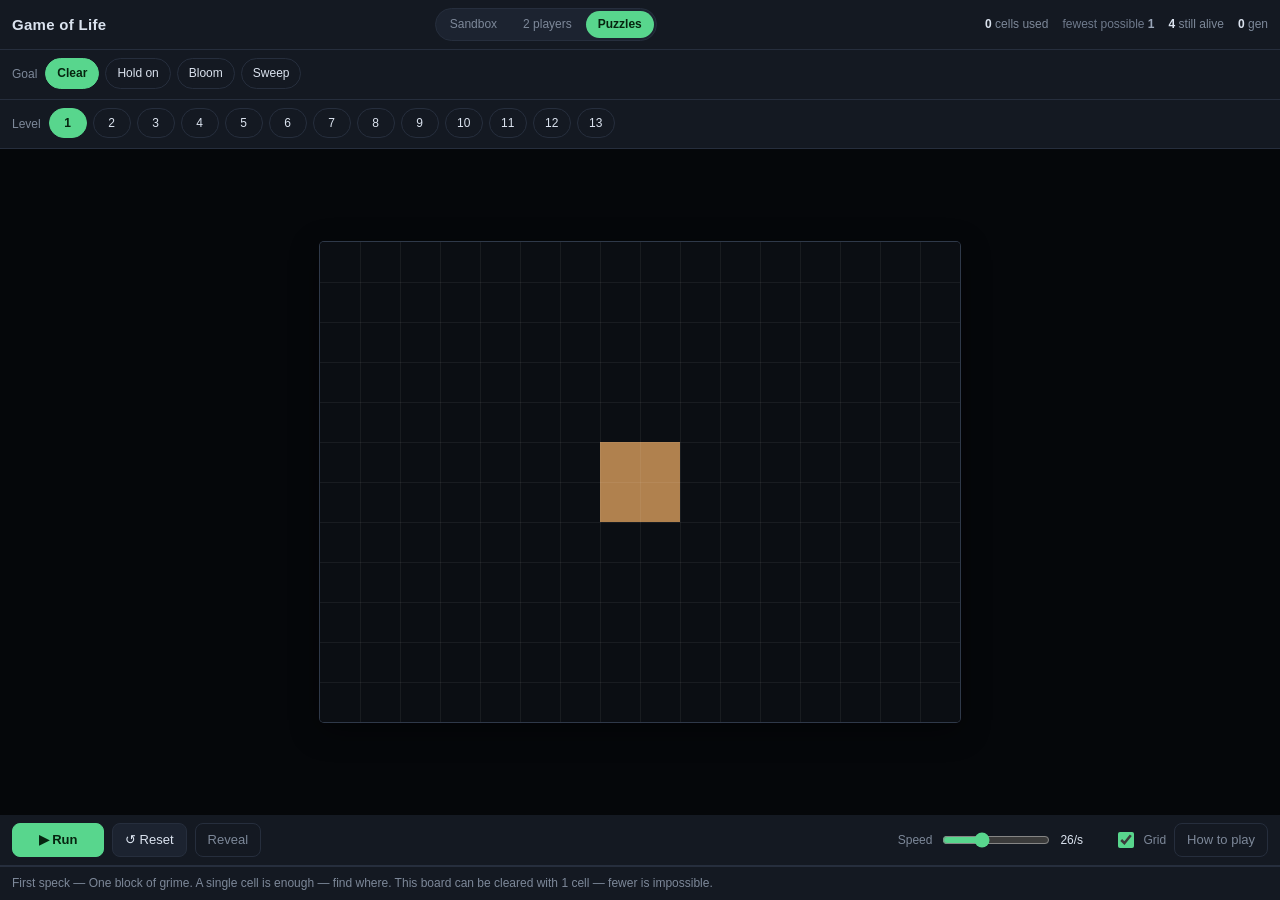
==== commit 547a8aff: "Add three more puzzle goals: Hold on, Bloom and Sweep The Puzzles page now carries four goals over o" ====
--- a/game-of-life-puzzles.html
+++ b/game-of-life-puzzles.html
@@ -326,6 +326,16 @@
   border-radius: 4px;
   box-shadow: 0 0 0 1px #2f3949, 0 8px 30px rgba(0, 0, 0, .45);
 }
+
+/* --------------------------------------------------------- puzzle action bar */
+.actions { gap: 8px; }
+.actions .spacer { flex: 1 1 auto; }
+@media (max-width: 720px) {
+  .actions { flex-wrap: nowrap; overflow-x: auto; scrollbar-width: none; }
+  .actions::-webkit-scrollbar { display: none; }
+  .actions > * { flex: 0 0 auto; }
+  .actions .spacer { display: none; }
+}
 </style>
 </head>
 <body>
@@ -337,26 +347,22 @@
       <a href="https://pmomot.github.io/game-of-life/versus.html" class="mode">2 players</a>
       <a href="https://pmomot.github.io/game-of-life/puzzle.html" class="mode active" aria-current="page">Puzzles</a>
     </nav>
-    <div class="stats">
-      <span><b id="stat-used">0</b> cells used</span>
-      <span class="goal">fewest possible <b id="stat-par">1</b></span>
-      <span><b id="stat-dirt">0</b> still alive</span>
-      <span><b id="stat-gen">0</b> gen</span>
+    <div class="stats" id="stats">
+      <span><b id="s0v">0</b> <span id="s0l">cells used</span></span>
+      <span class="goal"><span id="s1l">fewest possible</span> <b id="s1v">1</b></span>
+      <span><b id="s2v">0</b> <span id="s2l">still alive</span></span>
+      <span><b id="s3v">0</b> <span id="s3l">gen</span></span>
     </div>
   </header>
+
+  <div class="bar levels">
+    <span class="presets-label">Goal</span>
+    <div id="goal-chips" class="chips"></div>
+  </div>
 
   <div class="bar levels">
     <span class="presets-label">Level</span>
     <div id="level-chips" class="chips"></div>
-  </div>
-
-  <div class="bar turnbar">
-    <span class="turn-label" id="level-title">First speck</span>
-    <span class="turn-sub dim" id="level-blurb"></span>
-    <span class="spacer"></span>
-    <button id="btn-run" class="primary">▶ Run</button>
-    <button id="btn-reset">↺ Reset</button>
-    <button id="btn-reveal" class="ghost">Reveal</button>
   </div>
 
   <main id="stage">
@@ -373,7 +379,11 @@
     </div>
   </main>
 
-  <div class="bar controls">
+  <div class="bar actions">
+    <button id="btn-run" class="primary">▶ Run</button>
+    <button id="btn-reset">↺ Reset</button>
+    <button id="btn-reveal" class="ghost">Reveal</button>
+    <span class="spacer"></span>
     <label class="slider">
       <span>Speed</span>
       <input id="speed" type="range" min="8" max="60" value="26">
@@ -384,20 +394,21 @@
   </div>
 
   <footer class="bar hint">
-    <span id="hint">Tap empty cells to add your own, then press Run. Clear every cell off the board.</span>
+    <span id="hint"></span>
   </footer>
 
   <div id="help" class="overlay hidden">
     <div class="card wide">
       <h2>How to play</h2>
+      <p id="help-goal"></p>
       <ul>
-        <li><b>The board is dirty.</b> Add as few cells of your own as you can, press Run, and let ordinary Life rules do the rest. You win when <i>nothing</i> is left alive — your own cells have to die too.</li>
-        <li><b>"Fewest possible" is proven, not estimated.</b> A solver searched every placement of one cell, then two, then three, and simulated each one. If a board says it can be cleared with one cell, then one cell really does clear it — and no placement of any single cell elsewhere would have worked any better.</li>
-        <li><b>The level numbers</b> show ★ when you cleared that board with the fewest possible cells, and ✓ when you cleared it with more.</li>
-        <li><b>Rock</b> is inert: nothing can live there and you cannot build on it. It blocks and it absorbs.</li>
+        <li><b>Add cells by tapping</b> empty squares, then press Run and let ordinary Life rules take over. Tap a cell again to take it back.</li>
+        <li><b>Dirt</b> is the ochre stuff already on the board. You cannot remove it by hand — only Life can.</li>
+        <li><b>Rock</b> is inert: nothing lives on it and you cannot build there.</li>
         <li><b>These boards do not wrap</b>, unlike the other two modes. Cells that reach an edge fall off, which is often exactly what you want.</li>
-        <li><b>It fails</b> when the board settles into something that will never die — a still life or a blinker — or when it is still going after 400 generations.</li>
-        <li>Stuck? <b>Reveal</b> shows a solution, but the level will be marked as revealed rather than solved.</li>
+        <li><b>Clear, Hold on and Bloom targets are proven.</b> A solver tried every placement of one cell, then two, then three, and simulated each. When a board says one cell is enough, one cell really is enough — and when it says 55 is the most you can grow it to, nothing does better.</li>
+        <li><b>Sweep targets are the best known</b>, not a proof: they come from searching gliders, spaceships and other patterns at every position. Beat one and you have found something the search missed.</li>
+        <li><b>Level numbers</b> show ★ when you matched the target and ✓ when you finished short of it. Stuck? <b>Reveal</b> shows an answer, but the level is then marked as revealed rather than scored.</li>
       </ul>
       <button id="btn-help-close" class="primary">Got it</button>
     </div>
@@ -405,258 +416,727 @@
 </div>
 <script>
 /* levels.js */
-/* Puzzle levels. Generated by tools/emit.js — do not edit by hand.
-
-   Every par is a proven minimum: tools/solve.js searches all placements of k
-   cells near the dirt, smallest k first, and simulates each to see whether the
-   board empties. "solutions" is how many placements at par work, which is the
-   honest measure of how tight a level is. The stored solution is one of them,
-   used by the Reveal button.
-
-   Map legend: '.' empty, 'o' dirt, '#' rock. */
-window.LIFE_LEVELS = [
-  {
-    "key": "first-speck",
-    "title": "First speck",
-    "blurb": "One block of grime. A single cell is enough — find where.",
-    "map": "................\n................\n................\n................\n................\n.......oo.......\n.......oo.......\n................\n................\n................\n................\n................",
-    "par": 1,
-    "solutions": 16,
-    "gens": 5,
-    "solution": [
-      [
-        6,
-        3
-      ]
-    ]
+/* Puzzle levels for all four goals. Generated by tools/emit-challenges.js —
+   do not edit by hand.
+
+   clear / hold / bloom targets are exhaustive results: tools/search.js tries
+   every placement of k cells near the dirt, so "fewest possible" and "best
+   possible" mean exactly that. Sweep targets are the best a search over
+   pattern stamps could find, which is an honest best known rather than a
+   proof — beating one is a real result.
+
+   Map legend: '.' empty, 'o' dirt, '#' rock, '*' a cell that must be visited. */
+window.LIFE_GOALS = {
+  "clear": {
+    "key": "clear",
+    "name": "Clear",
+    "verb": "fewest cells",
+    "proven": true,
+    "tagline": "Empty the board using as few cells of your own as you can."
   },
-  {
-    "key": "loose-change",
-    "title": "Loose change",
-    "blurb": "Three lumps, and still only one cell needed.",
-    "map": "................\n................\n................\n...ooo....o.....\n..........o.....\n..........o.....\n.....oo.........\n....o..o........\n.....oo.........\n................\n................\n................",
-    "par": 1,
-    "solutions": 25,
-    "gens": 22,
-    "solution": [
-      [
-        5,
-        1
-      ]
-    ]
+  "hold": {
+    "key": "hold",
+    "name": "Hold on",
+    "verb": "fewest cells",
+    "proven": true,
+    "tagline": "Empty the board — but if only dirt is left alive, you have lost."
   },
-  {
-    "key": "bedrock",
-    "title": "Bedrock",
-    "blurb": "Rock is inert: nothing lives there and you cannot build on it.",
-    "map": "................\n................\n...ooo..........\n............o...\n.........o..o...\n....ooo..o..o...\n.........o......\n................\n................\n..##########....\n................\n................",
-    "par": 1,
-    "solutions": 22,
-    "gens": 42,
-    "solution": [
-      [
-        3,
-        0
-      ]
-    ]
+  "bloom": {
+    "key": "bloom",
+    "name": "Bloom",
+    "verb": "most alive",
+    "proven": true,
+    "tagline": "Add up to two cells and grow the board as large as you can by generation 40."
   },
-  {
-    "key": "odd-pair",
-    "title": "Odd pair",
-    "blurb": "This one wants two.",
-    "map": "................\n................\n................\n...o............\n..o.o.......o...\n...o........o...\n............o...\n................\n................\n................\n................\n................",
-    "par": 2,
-    "solutions": 7,
-    "gens": 34,
-    "solution": [
-      [
-        4,
-        1
-      ],
-      [
-        2,
-        2
-      ]
-    ]
-  },
-  {
-    "key": "quarry",
-    "title": "Quarry",
-    "blurb": "Plenty of dirt, plenty of rock, two cells.",
-    "map": "................\n..o.............\n.o.o..#.....oo..\n..o...#oo...oo..\n......o..o......\n......#oo.......\n......#.....o...\n......#.....o...\n............o...\n................\n................\n................",
-    "par": 2,
-    "solutions": 10,
-    "gens": 14,
-    "solution": [
-      [
-        10,
-        1
-      ],
-      [
-        2,
-        2
-      ]
-    ]
-  },
-  {
-    "key": "long-wall",
-    "title": "Long wall",
-    "blurb": "Five lumps split by a wall.",
-    "map": "................\n.............o..\n..o.....o....o..\n.o.o....o#...o..\n..o.....o#......\n.........#......\n.........#..o...\n....oo...#..o...\n....o.o..#..o...\n.....o...#......\n.........#......\n................",
-    "par": 2,
-    "solutions": 13,
-    "gens": 47,
-    "solution": [
-      [
-        11,
-        2
-      ],
-      [
-        2,
-        6
-      ]
-    ]
-  },
-  {
-    "key": "bullseye",
-    "title": "Bullseye",
-    "blurb": "Two lumps, one cell, one place it can go.",
-    "map": "................\n................\n................\n................\n................\n..o.............\n.o.o....ooo.....\n..o.............\n................\n................\n................\n................",
-    "par": 1,
-    "solutions": 1,
-    "gens": 49,
-    "solution": [
-      [
-        2,
-        6
-      ]
-    ]
-  },
-  {
-    "key": "hairline",
-    "title": "Hairline",
-    "blurb": "Eight cells of dirt and exactly one answer.",
-    "map": "................\n....oo..........\n....o.o.........\n.....o..........\n................\n................\n.ooo............\n................\n................\n................\n................\n................",
-    "par": 1,
-    "solutions": 1,
-    "gens": 26,
-    "solution": [
-      [
-        3,
-        4
-      ]
-    ]
-  },
-  {
-    "key": "split",
-    "title": "Split",
-    "blurb": "The wall separates them. One cell still does both.",
-    "map": "................\n.........#......\n.........#......\n.........#......\n.....oo..#......\n.....o.o........\n......o.........\n................\n................\n........ooo.....\n................\n................",
-    "par": 1,
-    "solutions": 1,
-    "gens": 15,
-    "solution": [
-      [
-        8,
-        7
-      ]
-    ]
-  },
-  {
-    "key": "housekeeping",
-    "title": "Housekeeping",
-    "blurb": "Five lumps, eighteen cells of dirt, one cell of yours.",
-    "map": "................\n.oo.............\n.oo........o....\n..........o.o...\n...........o....\n.....o..........\n.....o..........\n.oo..o..........\n.oo.......ooo...\n................\n................\n................",
-    "par": 1,
-    "solutions": 1,
-    "gens": 71,
-    "solution": [
-      [
-        7,
-        7
-      ]
-    ]
-  },
-  {
-    "key": "slow-burn",
-    "title": "Slow burn",
-    "blurb": "One cell, and well over a hundred generations of fallout.",
-    "map": "................\n...ooo...oo.....\n.........oo#....\n...........#....\n...........#....\n...........#....\n................\n..........o.....\n.....oo...o.....\n.....oo...o.....\n................\n................",
-    "par": 1,
-    "solutions": 1,
-    "gens": 137,
-    "solution": [
-      [
-        9,
-        8
-      ]
-    ]
-  },
-  {
-    "key": "through-wall",
-    "title": "Through the wall",
-    "blurb": "Two cells. Only one pair in the whole board works.",
-    "map": "................\n................\n.......o........\n.......o........\n.......o........\n.##########.....\n................\n.....o..........\n....o.o.........\n.....o..........\n................\n................",
-    "par": 2,
-    "solutions": 1,
-    "gens": 64,
-    "solution": [
-      [
-        6,
-        6
-      ],
-      [
-        6,
-        7
-      ]
-    ]
-  },
-  {
-    "key": "two-of-a-kind",
-    "title": "Two of a kind",
-    "blurb": "Symmetrical, and no kinder for it.",
-    "map": "................\n........#.......\n.....o..#.o.....\n....o.o.#.o.....\n.....o..#.o.....\n........#.......\n........#.......\n........#.......\n................\n................\n................\n................",
-    "par": 2,
-    "solutions": 1,
-    "gens": 84,
-    "solution": [
-      [
-        5,
-        3
-      ],
-      [
-        9,
-        3
-      ]
-    ]
+  "sweep": {
+    "key": "sweep",
+    "name": "Sweep",
+    "verb": "fewest generations",
+    "proven": false,
+    "tagline": "Every marked cell must be alive at least once. Take as few generations as you can."
   }
-];
+};
+window.LIFE_LEVELS = {
+  "clear": [
+    {
+      "key": "first-speck",
+      "title": "First speck",
+      "blurb": "One block of grime. A single cell is enough — find where.",
+      "map": "................\n................\n................\n................\n................\n.......oo.......\n.......oo.......\n................\n................\n................\n................\n................",
+      "par": 1,
+      "solutions": 16,
+      "gens": 5,
+      "solution": [
+        [
+          6,
+          3
+        ]
+      ]
+    },
+    {
+      "key": "loose-change",
+      "title": "Loose change",
+      "blurb": "Three lumps, and still only one cell needed.",
+      "map": "................\n................\n................\n...ooo....o.....\n..........o.....\n..........o.....\n.....oo.........\n....o..o........\n.....oo.........\n................\n................\n................",
+      "par": 1,
+      "solutions": 25,
+      "gens": 22,
+      "solution": [
+        [
+          5,
+          1
+        ]
+      ]
+    },
+    {
+      "key": "bedrock",
+      "title": "Bedrock",
+      "blurb": "Rock is inert: nothing lives there and you cannot build on it.",
+      "map": "................\n................\n...ooo..........\n............o...\n.........o..o...\n....ooo..o..o...\n.........o......\n................\n................\n..##########....\n................\n................",
+      "par": 1,
+      "solutions": 22,
+      "gens": 42,
+      "solution": [
+        [
+          3,
+          0
+        ]
+      ]
+    },
+    {
+      "key": "odd-pair",
+      "title": "Odd pair",
+      "blurb": "This one wants two.",
+      "map": "................\n................\n................\n...o............\n..o.o.......o...\n...o........o...\n............o...\n................\n................\n................\n................\n................",
+      "par": 2,
+      "solutions": 7,
+      "gens": 34,
+      "solution": [
+        [
+          4,
+          1
+        ],
+        [
+          2,
+          2
+        ]
+      ]
+    },
+    {
+      "key": "quarry",
+      "title": "Quarry",
+      "blurb": "Plenty of dirt, plenty of rock, two cells.",
+      "map": "................\n..o.............\n.o.o..#.....oo..\n..o...#oo...oo..\n......o..o......\n......#oo.......\n......#.....o...\n......#.....o...\n............o...\n................\n................\n................",
+      "par": 2,
+      "solutions": 10,
+      "gens": 14,
+      "solution": [
+        [
+          10,
+          1
+        ],
+        [
+          2,
+          2
+        ]
+      ]
+    },
+    {
+      "key": "long-wall",
+      "title": "Long wall",
+      "blurb": "Five lumps split by a wall.",
+      "map": "................\n.............o..\n..o.....o....o..\n.o.o....o#...o..\n..o.....o#......\n.........#......\n.........#..o...\n....oo...#..o...\n....o.o..#..o...\n.....o...#......\n.........#......\n................",
+      "par": 2,
+      "solutions": 13,
+      "gens": 47,
+      "solution": [
+        [
+          11,
+          2
+        ],
+        [
+          2,
+          6
+        ]
+      ]
+    },
+    {
+      "key": "bullseye",
+      "title": "Bullseye",
+      "blurb": "Two lumps, one cell, one place it can go.",
+      "map": "................\n................\n................\n................\n................\n..o.............\n.o.o....ooo.....\n..o.............\n................\n................\n................\n................",
+      "par": 1,
+      "solutions": 1,
+      "gens": 49,
+      "solution": [
+        [
+          2,
+          6
+        ]
+      ]
+    },
+    {
+      "key": "hairline",
+      "title": "Hairline",
+      "blurb": "Eight cells of dirt and exactly one answer.",
+      "map": "................\n....oo..........\n....o.o.........\n.....o..........\n................\n................\n.ooo............\n................\n................\n................\n................\n................",
+      "par": 1,
+      "solutions": 1,
+      "gens": 26,
+      "solution": [
+        [
+          3,
+          4
+        ]
+      ]
+    },
+    {
+      "key": "split",
+      "title": "Split",
+      "blurb": "The wall separates them. One cell still does both.",
+      "map": "................\n.........#......\n.........#......\n.........#......\n.....oo..#......\n.....o.o........\n......o.........\n................\n................\n........ooo.....\n................\n................",
+      "par": 1,
+      "solutions": 1,
+      "gens": 15,
+      "solution": [
+        [
+          8,
+          7
+        ]
+      ]
+    },
+    {
+      "key": "housekeeping",
+      "title": "Housekeeping",
+      "blurb": "Five lumps, eighteen cells of dirt, one cell of yours.",
+      "map": "................\n.oo.............\n.oo........o....\n..........o.o...\n...........o....\n.....o..........\n.....o..........\n.oo..o..........\n.oo.......ooo...\n................\n................\n................",
+      "par": 1,
+      "solutions": 1,
+      "gens": 71,
+      "solution": [
+        [
+          7,
+          7
+        ]
+      ]
+    },
+    {
+      "key": "slow-burn",
+      "title": "Slow burn",
+      "blurb": "One cell, and well over a hundred generations of fallout.",
+      "map": "................\n...ooo...oo.....\n.........oo#....\n...........#....\n...........#....\n...........#....\n................\n..........o.....\n.....oo...o.....\n.....oo...o.....\n................\n................",
+      "par": 1,
+      "solutions": 1,
+      "gens": 137,
+      "solution": [
+        [
+          9,
+          8
+        ]
+      ]
+    },
+    {
+      "key": "through-wall",
+      "title": "Through the wall",
+      "blurb": "Two cells. Only one pair in the whole board works.",
+      "map": "................\n................\n.......o........\n.......o........\n.......o........\n.##########.....\n................\n.....o..........\n....o.o.........\n.....o..........\n................\n................",
+      "par": 2,
+      "solutions": 1,
+      "gens": 64,
+      "solution": [
+        [
+          6,
+          6
+        ],
+        [
+          6,
+          7
+        ]
+      ]
+    },
+    {
+      "key": "two-of-a-kind",
+      "title": "Two of a kind",
+      "blurb": "Symmetrical, and no kinder for it.",
+      "map": "................\n........#.......\n.....o..#.o.....\n....o.o.#.o.....\n.....o..#.o.....\n........#.......\n........#.......\n........#.......\n................\n................\n................\n................",
+      "par": 2,
+      "solutions": 1,
+      "gens": 84,
+      "solution": [
+        [
+          5,
+          3
+        ],
+        [
+          9,
+          3
+        ]
+      ]
+    }
+  ],
+  "hold": [
+    {
+      "key": "hold-footing",
+      "title": "Footing",
+      "blurb": "Same idea as Clear, one extra rule: your own cells must outlast the dirt.",
+      "map": "................\n........ooo.....\n................\n................\n...........ooo..\n................\n................\n................\n................\n................\n................\n................",
+      "par": 2,
+      "solutions": 9,
+      "gens": 6,
+      "solution": [
+        [
+          8,
+          0
+        ],
+        [
+          10,
+          4
+        ]
+      ]
+    },
+    {
+      "key": "hold-relay",
+      "title": "Relay",
+      "blurb": "Your lineage has to carry all the way to the end.",
+      "map": "................\n................\n................\n.o..ooo.........\n.o..............\n.o..............\n................\n................\n................\n................\n................\n................",
+      "par": 2,
+      "solutions": 10,
+      "gens": 10,
+      "solution": [
+        [
+          1,
+          2
+        ],
+        [
+          6,
+          2
+        ]
+      ]
+    },
+    {
+      "key": "hold-bedrock",
+      "title": "Bedrock again",
+      "blurb": "You have cleared this board before. Now keep a cell of your own alive while you do it.",
+      "map": "................\n................\n...ooo..........\n............o...\n.........o..o...\n....ooo..o..o...\n.........o......\n................\n................\n..##########....\n................\n................",
+      "par": 2,
+      "solutions": 9,
+      "gens": 93,
+      "solution": [
+        [
+          3,
+          1
+        ],
+        [
+          3,
+          3
+        ]
+      ]
+    },
+    {
+      "key": "hold-tenant",
+      "title": "Tenant",
+      "blurb": "Stay on the board.",
+      "map": "................\n...ooo...oo.....\n........o..o....\n.........o.o....\n..........o.....\n................\n................\n................\n................\n................\n................\n................",
+      "par": 2,
+      "solutions": 8,
+      "gens": 25,
+      "solution": [
+        [
+          5,
+          0
+        ],
+        [
+          5,
+          2
+        ]
+      ]
+    },
+    {
+      "key": "hold-thread",
+      "title": "By a thread",
+      "blurb": "One pair of cells in the whole board manages it.",
+      "map": "................\n................\n.o..............\n.o..............\n.o..............\n.....oo.........\n.....o.o........\n......o.........\n..........ooo...\n................\n................\n................",
+      "par": 2,
+      "solutions": 1,
+      "gens": 18,
+      "solution": [
+        [
+          9,
+          6
+        ],
+        [
+          9,
+          8
+        ]
+      ]
+    },
+    {
+      "key": "hold-wall",
+      "title": "Last one out",
+      "blurb": "Through the wall, and still standing at the end.",
+      "map": "................\n................\n.......o........\n.......o........\n.......o........\n.##########.....\n................\n.....o..........\n....o.o.........\n.....o..........\n................\n................",
+      "par": 2,
+      "solutions": 1,
+      "gens": 64,
+      "solution": [
+        [
+          6,
+          6
+        ],
+        [
+          6,
+          7
+        ]
+      ]
+    }
+  ],
+  "bloom": [
+    {
+      "key": "bloom-sparks",
+      "title": "Sparks",
+      "blurb": "Two cells. Make as much life as you can by generation 40.",
+      "map": "................\n....oo..........\n....o.o.........\n.....o..........\n................\n................\n.ooo............\n................\n................\n................\n................\n................",
+      "gensLimit": 40,
+      "budget": 2,
+      "untouched": 8,
+      "par": 55,
+      "solution": [
+        [
+          5,
+          2
+        ],
+        [
+          2,
+          5
+        ]
+      ]
+    },
+    {
+      "key": "bloom-tinder",
+      "title": "Tinder",
+      "blurb": "The board barely changes on its own. Light it.",
+      "map": "................\n................\n......ooo.......\n................\n.ooo............\n......ooo.......\n...........o....\n...........o....\n...........o....\n................\n................\n................",
+      "gensLimit": 40,
+      "budget": 2,
+      "untouched": 10,
+      "par": 64,
+      "solution": [
+        [
+          13,
+          5
+        ],
+        [
+          7,
+          6
+        ]
+      ]
+    },
+    {
+      "key": "bloom-thicket",
+      "title": "Thicket",
+      "blurb": "Fourteen cells of dirt, sitting still.",
+      "map": "................\n................\n..oo...oo.......\n.o..o..oo.......\n..o.o...........\n...o............\n................\n................\n................\n.......ooo......\n................\n................",
+      "gensLimit": 40,
+      "budget": 2,
+      "untouched": 14,
+      "par": 66,
+      "solution": [
+        [
+          10,
+          2
+        ],
+        [
+          7,
+          5
+        ]
+      ]
+    },
+    {
+      "key": "bloom-orchard",
+      "title": "Orchard",
+      "blurb": "Nineteen already alive. Can you triple it?",
+      "map": "................\n.o.........oo...\n.o.........o.o..\n.o..........o...\n................\n......o.........\n.oo...o....ooo..\n.o.o..o.........\n..o.............\n................\n................\n................",
+      "gensLimit": 40,
+      "budget": 2,
+      "untouched": 19,
+      "par": 70,
+      "solution": [
+        [
+          12,
+          4
+        ],
+        [
+          4,
+          5
+        ]
+      ]
+    },
+    {
+      "key": "bloom-wildfire",
+      "title": "Wildfire",
+      "blurb": "The biggest swing on the board — from ten cells to sixty-odd.",
+      "map": "................\n...........oo...\n..........o..o..\n...........o.o..\n.....ooo....o...\n................\n................\n................\n................\n................\n................\n................",
+      "gensLimit": 40,
+      "budget": 2,
+      "untouched": 10,
+      "par": 65,
+      "solution": [
+        [
+          7,
+          3
+        ],
+        [
+          7,
+          5
+        ]
+      ]
+    }
+  ],
+  "sweep": [
+    {
+      "key": "sweep-band",
+      "title": "Narrow band",
+      "blurb": "Every marked cell has to be alive at least once. Fewer generations is better.",
+      "map": "................\n................\n................\n....********....\n....********....\n....********....\n................\n................\n................\n................\n................\n................",
+      "budget": 6,
+      "targets": 24,
+      "par": 13,
+      "bestWhat": "rpent",
+      "bestUsed": 5,
+      "solution": [
+        [
+          9,
+          4
+        ],
+        [
+          10,
+          4
+        ],
+        [
+          8,
+          5
+        ],
+        [
+          9,
+          5
+        ],
+        [
+          9,
+          6
+        ]
+      ]
+    },
+    {
+      "key": "sweep-chamber",
+      "title": "The chamber",
+      "blurb": "A sealed room. Something in there has to touch every square.",
+      "map": "................\n..############..\n..#**********#..\n..#**********#..\n..#**********#..\n..#**********#..\n..#**********#..\n..#**********#..\n..############..\n................\n................\n................",
+      "budget": 8,
+      "targets": 60,
+      "par": 41,
+      "bestWhat": "rpent",
+      "bestUsed": 5,
+      "solution": [
+        [
+          11,
+          4
+        ],
+        [
+          12,
+          4
+        ],
+        [
+          10,
+          5
+        ],
+        [
+          11,
+          5
+        ],
+        [
+          11,
+          6
+        ]
+      ]
+    },
+    {
+      "key": "sweep-diagonal",
+      "title": "Diagonal run",
+      "blurb": "A long slanted stripe, corner to corner.",
+      "map": "****............\n.****...........\n..****..........\n...****.........\n....****........\n.....****.......\n......****......\n.......****.....\n........****....\n.........****...\n..........****..\n...........****.",
+      "budget": 6,
+      "targets": 48,
+      "par": 48,
+      "bestWhat": "rpent",
+      "bestUsed": 5,
+      "solution": [
+        [
+          13,
+          5
+        ],
+        [
+          14,
+          5
+        ],
+        [
+          12,
+          6
+        ],
+        [
+          13,
+          6
+        ],
+        [
+          13,
+          7
+        ]
+      ]
+    },
+    {
+      "key": "sweep-hall",
+      "title": "The long hall",
+      "blurb": "Wide open and too big to fill by hand. Something needs to travel.",
+      "map": "................\n.##############.\n.*************..\n.*************..\n.*************..\n.*************..\n.*************..\n.##############.\n................\n................\n................\n................",
+      "budget": 12,
+      "targets": 65,
+      "par": 23,
+      "bestWhat": "lwss",
+      "bestUsed": 9,
+      "solution": [
+        [
+          12,
+          2
+        ],
+        [
+          15,
+          2
+        ],
+        [
+          11,
+          3
+        ],
+        [
+          11,
+          4
+        ],
+        [
+          15,
+          4
+        ],
+        [
+          11,
+          5
+        ],
+        [
+          12,
+          5
+        ],
+        [
+          13,
+          5
+        ],
+        [
+          14,
+          5
+        ]
+      ]
+    },
+    {
+      "key": "sweep-pillars",
+      "title": "Pillars",
+      "blurb": "Three bays behind stone. One seed cannot reach them all.",
+      "map": "................\n................\n.***#***#***....\n.***#***#***....\n.***#***#***....\n.***#***#***....\n.***#***#***....\n................\n................\n................\n................\n................",
+      "budget": 12,
+      "targets": 45,
+      "par": 40,
+      "bestWhat": "rpent+diehard",
+      "bestUsed": 12,
+      "solution": [
+        [
+          1,
+          8
+        ],
+        [
+          1,
+          9
+        ],
+        [
+          2,
+          7
+        ],
+        [
+          2,
+          8
+        ],
+        [
+          3,
+          8
+        ],
+        [
+          12,
+          4
+        ],
+        [
+          6,
+          3
+        ],
+        [
+          7,
+          3
+        ],
+        [
+          7,
+          2
+        ],
+        [
+          11,
+          2
+        ],
+        [
+          12,
+          2
+        ],
+        [
+          13,
+          2
+        ]
+      ]
+    }
+  ]
+};
 /* puzzle.js */
-/* Puzzle mode: clear every cell off a dirty board using as few new cells as
-   possible. Unlike the other two modes these boards are bounded — a torus
-   would make an escaping glider immortal, so the board could never empty.
-   Levels and their pars come from levels.js, generated by the solver. */
+/* Puzzle modes. Four goals over the same engine: bounded Life with cell
+   ownership, where your cells and the dirt are told apart by colour.
+
+   Unlike the other two modes these boards do not wrap. A torus would make an
+   escaping glider immortal, so a board could never be emptied or settle.
+
+   Targets come from tools/ and are re-checked there on every build: clear,
+   hold and bloom are exhaustive results, sweep is a best known. */
 (() => {
 'use strict';
 
-const LEVELS = window.LIFE_LEVELS;
-const BUDGET = 400;              // generations before an attempt is given up on
+const GOALS = window.LIFE_GOALS;
+const SETS = window.LIFE_LEVELS;
+const ORDER = ['clear', 'hold', 'bloom', 'sweep'];
+const BUDGET = 400;                  // generations before an attempt is abandoned
 const STORE = 'gol-puzzle-best';
 
-/* -------------------------------------------------------------------- colors */
+/* -------------------------------------------------------------------- paint */
 const PALETTE = {
   dead: '#0b0e13',
   rock: '#333c4f',
+  target: '#1b4150',                 // a square that still needs visiting
+  visited: '#2e6b5f',                // ...and one that has been
   mine: { fresh: '#eafff2', base: '#58d68d' },
   dirt: { fresh: '#f0dcc4', base: '#b0814e' },
 };
 const SETTLE = 12;
-
 const hex = h => { const n = parseInt(h.slice(1), 16); return [n >> 16 & 255, n >> 8 & 255, n & 255]; };
 const pack = ([r, g, b]) => (255 << 24 | b << 16 | g << 8 | r) >>> 0;
 const mix = (a, b, t) => a.map((v, i) => Math.round(v + (b[i] - v) * t));
-const DEAD_U32 = pack(hex(PALETTE.dead));
-const ROCK_U32 = pack(hex(PALETTE.rock));
+const DEAD_U32 = pack(hex(PALETTE.dead)), ROCK_U32 = pack(hex(PALETTE.rock));
+const TARGET_U32 = pack(hex(PALETTE.target)), VISITED_U32 = pack(hex(PALETTE.visited));
 const LUT = (() => {
   const lut = new Uint32Array(512);
   [PALETTE.mine, PALETTE.dirt].forEach((side, s) => {
@@ -672,49 +1152,66 @@
 const elHint = $('hint'), elRun = $('btn-run');
 
 /* --------------------------------------------------------------------- state */
-let level = null, levelIndex = 0;
+let goalKey = 'clear', level = null, levelIndex = 0;
 let cols = 0, rows = 0, cellPx = 10, dpr = 1;
-let own, nown, ages, rock, prev1, prev2;
-let phase = 'edit';              // 'edit' | 'run' | 'done'
-let used = 0, generation = 0, population = 0, revealed = false;
-let dirty = true, showGrid = true, speed = 26;
+let own, nown, ages, rock, target, seen, prev1, prev2;
+let phase = 'edit';                  // 'edit' | 'run' | 'done'
+let used = 0, generation = 0, population = 0, mine = 0, covered = 0, needed = 0;
+let revealed = false, dirty = true, showGrid = true, speed = 26;
 const off = document.createElement('canvas');
 const offCtx = off.getContext('2d', { alpha: false });
 let imgData = null, buf32 = null;
 
+const goal = () => GOALS[goalKey];
+const budgetOf = () => level.budget || 0;                    // 0 = unlimited
+const lowerIsBetter = () => goalKey !== 'bloom';
+const scoreOf = () => goalKey === 'bloom' ? population : goalKey === 'sweep' ? generation : used;
+
 const best = (() => { try { return JSON.parse(localStorage.getItem(STORE)) || {}; } catch { return {}; } })();
 const saveBest = () => { try { localStorage.setItem(STORE, JSON.stringify(best)); } catch { /* private mode */ } };
+const bestKey = l => `${goalKey}:${l.key}`;
 
 /* --------------------------------------------------------------------- setup */
 function loadLevel(i) {
   clearFlash();
   levelIndex = i;
-  level = LEVELS[i];
+  level = SETS[goalKey][i];
   const lines = level.map.split('\n');
   rows = lines.length;
   cols = Math.max(...lines.map(l => l.length));
   const n = cols * rows;
   own = new Uint8Array(n); nown = new Uint8Array(n); ages = new Uint8Array(n);
-  rock = new Uint8Array(n); prev1 = new Uint8Array(n); prev2 = new Uint8Array(n);
+  rock = new Uint8Array(n); target = new Uint8Array(n); seen = new Uint8Array(n);
+  prev1 = new Uint8Array(n); prev2 = new Uint8Array(n);
+  needed = 0;
   for (let y = 0; y < rows; y++)
     for (let x = 0; x < lines[y].length; x++) {
-      const c = lines[y][x], i2 = y * cols + x;
-      if (c === 'o' || c === 'O') { own[i2] = 2; ages[i2] = 255; }
-      else if (c === '#') rock[i2] = 1;
+      const c = lines[y][x], j = y * cols + x;
+      if (c === 'o' || c === 'O') { own[j] = 2; ages[j] = 255; }
+      else if (c === '#') rock[j] = 1;
+      else if (c === '*') { target[j] = 1; needed++; }
+      else if (c === '@') { target[j] = 1; needed++; own[j] = 2; ages[j] = 255; }
     }
   off.width = cols; off.height = rows;
   imgData = offCtx.createImageData(cols, rows);
   buf32 = new Uint32Array(imgData.data.buffer);
 
-  phase = 'edit'; used = 0; generation = 0; revealed = false;
+  phase = 'edit'; used = 0; generation = 0; revealed = false; covered = 0;
   countPopulation();
   $('result').classList.add('hidden');
   buildChips();
+  applyLabels();
   layout();
   syncUI();
 }
 
-function resetLevel() { loadLevel(levelIndex); }
+const resetLevel = () => loadLevel(levelIndex);
+
+function selectGoal(key) {
+  goalKey = key;
+  buildGoalChips();
+  loadLevel(0);
+}
 
 function layout() {
   const availW = Math.max(80, stage.clientWidth - 16), availH = Math.max(80, stage.clientHeight - 16);
@@ -729,43 +1226,47 @@
 }
 
 /* ---------------------------------------------------------------- simulation */
-/* Bounded board: out of bounds counts as dead. Rock counts as dead too, and
-   nothing is ever born on it. Colour follows the Immigration rule purely so
-   you can watch your cells spread through the dirt. */
+/* Bounded board: out of bounds counts as dead, rock counts as dead and never
+   holds a cell. A newborn takes the colour of the majority of its parents, so
+   you can watch your own cells spread through the dirt. */
 function step() {
   const w = cols, h = rows, o = own, no = nown;
-  let pop = 0;
+  let pop = 0, mn = 0;
   for (let y = 0; y < h; y++) {
     const y0 = y > 0, y1 = y < h - 1;
     for (let x = 0; x < w; x++) {
       const i = y * w + x;
       if (rock[i]) { no[i] = 0; ages[i] = 0; continue; }
       const x0 = x > 0, x1 = x < w - 1;
-      let n = 0, mine = 0;
-      const tally = j => { const v = o[j]; if (v) { n++; if (v === 1) mine++; } };
-      if (y0) { if (x0) tally(i - w - 1); tally(i - w); if (x1) tally(i - w + 1); }
-      if (x0) tally(i - 1); if (x1) tally(i + 1);
-      if (y1) { if (x0) tally(i + w - 1); tally(i + w); if (x1) tally(i + w + 1); }
-
+      let n = 0, a = 0;
+      const t = j => { const v = o[j]; if (v) { n++; if (v === 1) a++; } };
+      if (y0) { if (x0) t(i - w - 1); t(i - w); if (x1) t(i - w + 1); }
+      if (x0) t(i - 1); if (x1) t(i + 1);
+      if (y1) { if (x0) t(i + w - 1); t(i + w); if (x1) t(i + w + 1); }
       const self = o[i];
       let v = 0;
       if (self) { if (n === 2 || n === 3) v = self; }
-      else if (n === 3) v = mine >= 2 ? 1 : 2;
+      else if (n === 3) v = a >= 2 ? 1 : 2;
       no[i] = v;
       ages[i] = v && v === self ? (ages[i] < 255 ? ages[i] + 1 : 255) : 0;
-      if (v) pop++;
+      if (v) { pop++; if (v === 1) mn++; }
     }
   }
   const t = own; own = nown; nown = t;
-  population = pop;
+  population = pop; mine = mn;
   generation++;
   dirty = true;
 }
 
 function countPopulation() {
-  let p = 0;
-  for (let i = 0, n = cols * rows; i < n; i++) if (own[i]) p++;
-  population = p;
+  let p = 0, m = 0;
+  for (let i = 0, n = cols * rows; i < n; i++) if (own[i]) { p++; if (own[i] === 1) m++; }
+  population = p; mine = m;
+}
+
+function markSeen() {
+  for (let i = 0, n = cols * rows; i < n; i++)
+    if (own[i] && target[i] && !seen[i]) { seen[i] = 1; covered++; dirty = true; }
 }
 
 const settled = () => {
@@ -779,12 +1280,15 @@
   return true;
 };
 
-/* ------------------------------------------------------------------- drawing */
+/* -------------------------------------------------------------------- drawing */
 function render() {
   const n = cols * rows;
   for (let i = 0; i < n; i++) {
     const v = own[i];
-    buf32[i] = v ? LUT[(v - 1) * 256 + ages[i]] : (rock[i] ? ROCK_U32 : DEAD_U32);
+    buf32[i] = v ? LUT[(v - 1) * 256 + ages[i]]
+      : rock[i] ? ROCK_U32
+      : target[i] ? (seen[i] ? VISITED_U32 : TARGET_U32)
+      : DEAD_U32;
   }
   offCtx.putImageData(imgData, 0, 0);
   ctx.drawImage(off, 0, 0, cols, rows, 0, 0, canvas.width, canvas.height);
@@ -800,59 +1304,109 @@
   }
 }
 
-/* --------------------------------------------------------------------- input */
-function cellAt(ev) {
+/* ---------------------------------------------------------------------- input */
+canvas.addEventListener('pointerdown', ev => {
+  if (phase !== 'edit') return;
+  ev.preventDefault();
   const r = canvas.getBoundingClientRect();
   const x = Math.floor((ev.clientX - r.left) / (r.width / cols));
   const y = Math.floor((ev.clientY - r.top) / (r.height / rows));
-  return [x, y];
-}
-
-canvas.addEventListener('pointerdown', ev => {
-  if (phase !== 'edit') return;
-  ev.preventDefault();
-  const [x, y] = cellAt(ev);
   if (x < 0 || y < 0 || x >= cols || y >= rows) return;
   const i = y * cols + x;
   if (rock[i]) { flash('Nothing can live on rock.'); return; }
-  if (own[i] === 2) { flash('That is dirt — you cannot remove it by hand.'); return; }
-  if (own[i] === 1) { own[i] = 0; used--; population--; }
-  else { own[i] = 1; ages[i] = 0; used++; population++; }
+  if (own[i] === 2) { flash('That is dirt — only Life can shift it.'); return; }
+  if (own[i] === 1) { own[i] = 0; used--; population--; mine--; }
+  else {
+    const cap = budgetOf();
+    if (cap && used >= cap) { flash(`This level gives you ${cap} cells. Take one back first.`); return; }
+    own[i] = 1; ages[i] = 0; used++; population++; mine++;
+  }
   dirty = true;
   syncUI();
 });
 canvas.addEventListener('contextmenu', ev => ev.preventDefault());
 
-/* ------------------------------------------------------------------- flow */
+/* ----------------------------------------------------------------------- flow */
 function startRun() {
   clearFlash();
   if (used === 0) { flash('Add at least one cell first.'); return; }
   phase = 'run';
   generation = 0;
+  covered = 0; seen.fill(0);
+  if (goalKey === 'sweep') markSeen();
   prev1.set(own); prev2.set(own);
   acc = 0; last = performance.now();
   syncUI();
 }
 
-function stopRun() { phase = 'edit'; syncUI(); }
+const stopRun = () => { phase = 'edit'; syncUI(); };
+
+/* One generation plus this goal's verdict. The order of these checks mirrors
+   tools/engine.js exactly, so the numbers in the game and the numbers the
+   solver proved are the same numbers. */
+function tick() {
+  prev2.set(prev1); prev1.set(own);
+  step();
+  if (goalKey === 'sweep') markSeen();
+
+  if (goalKey === 'bloom') {
+    if (generation >= level.gensLimit) finish(true);
+    return;
+  }
+  if (goalKey === 'sweep') {
+    if (covered === needed) return finish(true);
+    if (population === 0) return finish(false, `Everything died at generation ${generation} with ${needed - covered} square${needed - covered === 1 ? '' : 's'} never visited.`);
+    if (settled()) return finish(false, `The board settled at generation ${generation} with ${needed - covered} square${needed - covered === 1 ? '' : 's'} never visited, so it can never reach them.`);
+    if (generation >= BUDGET) return finish(false, `Still going after ${BUDGET} generations, ${needed - covered} square${needed - covered === 1 ? '' : 's'} short.`);
+    return;
+  }
+  if (population === 0) return finish(true);
+  if (goalKey === 'hold' && mine === 0)
+    return finish(false, `Your last cell died at generation ${generation} and only dirt is left. In this mode that is a loss, even though the board might still have cleared.`);
+  if (settled()) return finish(false, `The board settled after ${generation} generations and will never die on its own. Reset and try a different placement.`);
+  if (generation >= BUDGET) return finish(false, `Still going after ${BUDGET} generations. Reset and try a different placement.`);
+}
 
 function finish(won, reason) {
   clearFlash();
   phase = 'done';
-  const key = level.key;
-  if (won && !revealed && (best[key] === undefined || used < best[key])) { best[key] = used; saveBest(); }
-  $('result-title').textContent = won
-    ? (revealed ? 'Revealed' : used === level.par ? 'Perfect' : 'Cleared')
-    : 'Not clear';
+  const par = level.par;
+  const score = scoreOf();
+  const matched = lowerIsBetter() ? score <= par : score >= par;
+  const beat = goalKey === 'sweep' && score < par;
+
+  if (won && !revealed) {
+    const k = bestKey(level), prev = best[k];
+    if (prev === undefined || (lowerIsBetter() ? score < prev : score > prev)) { best[k] = score; saveBest(); }
+  }
+
+  $('result-title').textContent = !won ? (goalKey === 'hold' && reason && reason.startsWith('Your last cell') ? 'Only dirt left' : 'Not clear')
+    : revealed ? 'Revealed'
+    : beat ? 'A new best'
+    : matched ? 'Perfect'
+    : 'Done';
+
   const cells = n => `${n} cell${n === 1 ? '' : 's'}`;
-  $('result-body').textContent = won
-    ? (revealed
-        ? `Cleared with the revealed answer — ${cells(used)}, ${generation} generations. Reset and find it yourself to record a score.`
-        : used === level.par
-          ? `Cleared with ${cells(used)} in ${generation} generations, which is the fewest this board can be cleared with. Nothing wasted.`
-          : `Cleared with ${cells(used)} in ${generation} generations. It can be done with ${cells(level.par)}.`)
-    : reason;
-  $('btn-next').disabled = levelIndex >= LEVELS.length - 1;
+  let body;
+  if (!won) body = reason;
+  else if (revealed) body = `That is one answer, using ${cells(used)}. Reset and find it yourself to record a score.`;
+  else if (goalKey === 'bloom')
+    body = matched
+      ? `${population} alive at generation ${level.gensLimit}, from ${level.untouched} if you had left it alone. That is the most this board can reach with two cells.`
+      : `${population} alive at generation ${level.gensLimit}, up from ${level.untouched} untouched. Two cells can reach ${par}.`;
+  else if (goalKey === 'sweep')
+    body = beat
+      ? `Every square visited in ${generation} generations — better than the ${par} the search found. Nicely done.`
+      : matched
+        ? `Every square visited in ${generation} generations, matching the best known.`
+        : `Every square visited in ${generation} generations, with ${cells(used)}. The best known is ${par}.`;
+  else
+    body = matched
+      ? `Cleared with ${cells(used)} in ${generation} generations, which is the fewest this board can be cleared with. Nothing wasted.`
+      : `Cleared with ${cells(used)} in ${generation} generations. It can be done with ${cells(par)}.`;
+
+  $('result-body').textContent = body;
+  $('btn-next').disabled = levelIndex >= SETS[goalKey].length - 1;
   $('result').classList.remove('hidden');
   buildChips();
   syncUI();
@@ -861,28 +1415,53 @@
 function reveal() {
   resetLevel();
   revealed = true;
-  for (const [x, y] of level.solution) { const i = y * cols + x; if (!own[i]) { own[i] = 1; ages[i] = 0; used++; population++; } }
+  for (const [x, y] of level.solution) {
+    const i = y * cols + x;
+    if (!own[i] && !rock[i]) { own[i] = 1; ages[i] = 0; used++; population++; mine++; }
+  }
   dirty = true;
-  flash(`One answer, using the fewest possible ${level.par} cell${level.par === 1 ? '' : 's'}. Press Run to watch it.`);
+  flash(`One answer, using ${used} cell${used === 1 ? '' : 's'}. Press Run to watch it.`);
   syncUI();
 }
 
-/* ------------------------------------------------------------------- chrome */
+/* --------------------------------------------------------------------- chrome */
+function buildGoalChips() {
+  const box = $('goal-chips');
+  box.innerHTML = '';
+  for (const key of ORDER) {
+    const g = GOALS[key];
+    const b = document.createElement('button');
+    b.className = 'chip' + (key === goalKey ? ' active' : '');
+    b.textContent = g.name;
+    b.title = g.tagline;
+    b.onclick = () => selectGoal(key);
+    box.appendChild(b);
+  }
+}
+
 function buildChips() {
   const box = $('level-chips');
   box.innerHTML = '';
-  LEVELS.forEach((l, i) => {
+  SETS[goalKey].forEach((l, i) => {
     const b = document.createElement('button');
     b.className = 'chip' + (i === levelIndex ? ' active' : '');
-    const score = best[l.key];
-    const mark = score === undefined ? '' : score === l.par ? ' ★' : ' ✓';
-    b.innerHTML = `${i + 1}${mark}`;
-    b.title = score === undefined
-      ? `${l.title} — clearable with ${l.par} cell${l.par === 1 ? '' : 's'}`
-      : `${l.title} — you cleared it with ${score} (fewest possible ${l.par})`;
+    const score = best[`${goalKey}:${l.key}`];
+    const hit = score !== undefined && (lowerIsBetter() ? score <= l.par : score >= l.par);
+    b.textContent = `${i + 1}${score === undefined ? '' : hit ? ' ★' : ' ✓'}`;
+    b.title = score === undefined ? l.title : `${l.title} — your best ${score}, target ${l.par}`;
     b.onclick = () => loadLevel(i);
     box.appendChild(b);
   });
+}
+
+/* Each goal measures something different, so the header relabels itself. */
+function applyLabels() {
+  const cap = budgetOf();
+  const set = (n, label) => { $('s' + n + 'l').textContent = label; };
+  set(0, cap ? `of ${cap} cells used` : 'cells used');
+  if (goalKey === 'bloom') { set(1, 'best possible'); set(2, 'alive'); set(3, `of ${level.gensLimit} gen`); }
+  else if (goalKey === 'sweep') { set(1, 'best known'); set(2, `of ${needed} visited`); set(3, 'gen'); }
+  else { set(1, 'fewest possible'); set(2, 'still alive'); set(3, 'gen'); }
 }
 
 let flashTimer = 0, flashing = false;
@@ -893,24 +1472,38 @@
   flashTimer = setTimeout(() => { flashing = false; restoreHint(); }, 2800);
 }
 function clearFlash() { flashing = false; clearTimeout(flashTimer); }
+
 function restoreHint() {
-  if (flashing) return;              // a message is up; do not talk over it
-  if (phase === 'run') elHint.textContent = 'Running — every cell has to go, including yours.';
-  else if (phase === 'done') elHint.textContent = 'Reset to try again, or pick another level.';
-  else elHint.textContent = `Tap empty cells to add your own, then press Run. This board can be cleared with ${level.par} cell${level.par === 1 ? '' : 's'} — fewer is impossible.`;
+  if (flashing) return;                        // a message is up; do not talk over it
+  if (phase === 'run') { elHint.textContent = runningLine(); return; }
+  if (phase === 'done') { elHint.textContent = 'Reset to try again, or pick another level.'; return; }
+  elHint.textContent = `${level.title} — ${level.blurb} ${aimLine()}`;
+}
+
+function runningLine() {
+  if (goalKey === 'bloom') return 'Growing — the count that matters is the one at the end.';
+  if (goalKey === 'sweep') return 'Sweeping — every marked square has to light up at least once.';
+  if (goalKey === 'hold') return 'Running — clear the dirt, and keep a cell of your own alive while you do it.';
+  return 'Running — every cell has to go, including yours.';
+}
+
+function aimLine() {
+  const cap = budgetOf();
+  if (goalKey === 'bloom') return `Up to ${cap} cells; the most this board can reach is ${level.par} alive at generation ${level.gensLimit}.`;
+  if (goalKey === 'sweep') return `Up to ${cap} cells; the best known is ${level.par} generations.`;
+  return `This board can be cleared with ${level.par} cell${level.par === 1 ? '' : 's'} — fewer is impossible.`;
 }
 
 function syncUI() {
-  $('stat-used').textContent = used;
-  $('stat-par').textContent = level.par;
-  $('stat-gen').textContent = generation;
-  $('stat-dirt').textContent = population;
-  $('level-title').textContent = level.title;
-  $('level-blurb').textContent = level.blurb;
+  $('s0v').textContent = used;
+  $('s1v').textContent = level.par;
+  $('s2v').textContent = goalKey === 'sweep' ? covered : population;
+  $('s3v').textContent = generation;
+  $('s0v').parentElement.classList.toggle('over', !!budgetOf() && used > budgetOf());
   elRun.textContent = phase === 'run' ? '⏸ Stop' : '▶ Run';
   elRun.disabled = phase === 'done';
   $('btn-reveal').disabled = phase === 'run';
-  $('stat-used').parentElement.classList.toggle('over', used > level.par);
+  $('help-goal').textContent = goal().tagline;
   restoreHint();
 }
 
@@ -918,7 +1511,7 @@
 $('btn-reset').onclick = resetLevel;
 $('btn-reveal').onclick = reveal;
 $('btn-retry').onclick = resetLevel;
-$('btn-next').onclick = () => loadLevel(Math.min(LEVELS.length - 1, levelIndex + 1));
+$('btn-next').onclick = () => loadLevel(Math.min(SETS[goalKey].length - 1, levelIndex + 1));
 $('btn-help').onclick = () => $('help').classList.remove('hidden');
 $('btn-help-close').onclick = () => $('help').classList.add('hidden');
 $('help').addEventListener('click', ev => { if (ev.target.id === 'help') $('help').classList.add('hidden'); });
@@ -936,7 +1529,7 @@
   else if (k === 'n' && phase === 'done') $('btn-next').click();
 });
 
-/* ---------------------------------------------------------------------- loop */
+/* ----------------------------------------------------------------------- loop */
 let acc = 0, last = performance.now();
 function frame(now) {
   const dt = Math.min(now - last, 250);
@@ -944,15 +1537,8 @@
   if (phase === 'run') {
     acc += dt;
     const interval = 1000 / speed;
-    let budget = 6;
-    while (acc >= interval && phase === 'run' && budget-- > 0) {
-      prev2.set(prev1); prev1.set(own);
-      step();
-      acc -= interval;
-      if (population === 0) { finish(true); break; }
-      if (settled()) { finish(false, `The board settled after ${generation} generations and will never die on its own. Reset and try a different placement.`); break; }
-      if (generation >= BUDGET) { finish(false, `Still going after ${BUDGET} generations. Reset and try a different placement.`); break; }
-    }
+    let guard = 6;
+    while (acc >= interval && phase === 'run' && guard-- > 0) { tick(); acc -= interval; }
     if (acc > interval * 6) acc = 0;
     syncUI();
   }
@@ -960,7 +1546,7 @@
   requestAnimationFrame(frame);
 }
 
-/* --------------------------------------------------------------------- start */
+/* ---------------------------------------------------------------------- start */
 let resizeTimer = 0;
 const onResize = () => { clearTimeout(resizeTimer); resizeTimer = setTimeout(layout, 80); };
 if (window.ResizeObserver) new ResizeObserver(onResize).observe(stage);
@@ -968,6 +1554,7 @@
 window.addEventListener('orientationchange', onResize);
 
 elSpeedOut.textContent = speed + '/s';
+buildGoalChips();
 loadLevel(0);
 requestAnimationFrame(frame);
 })();
